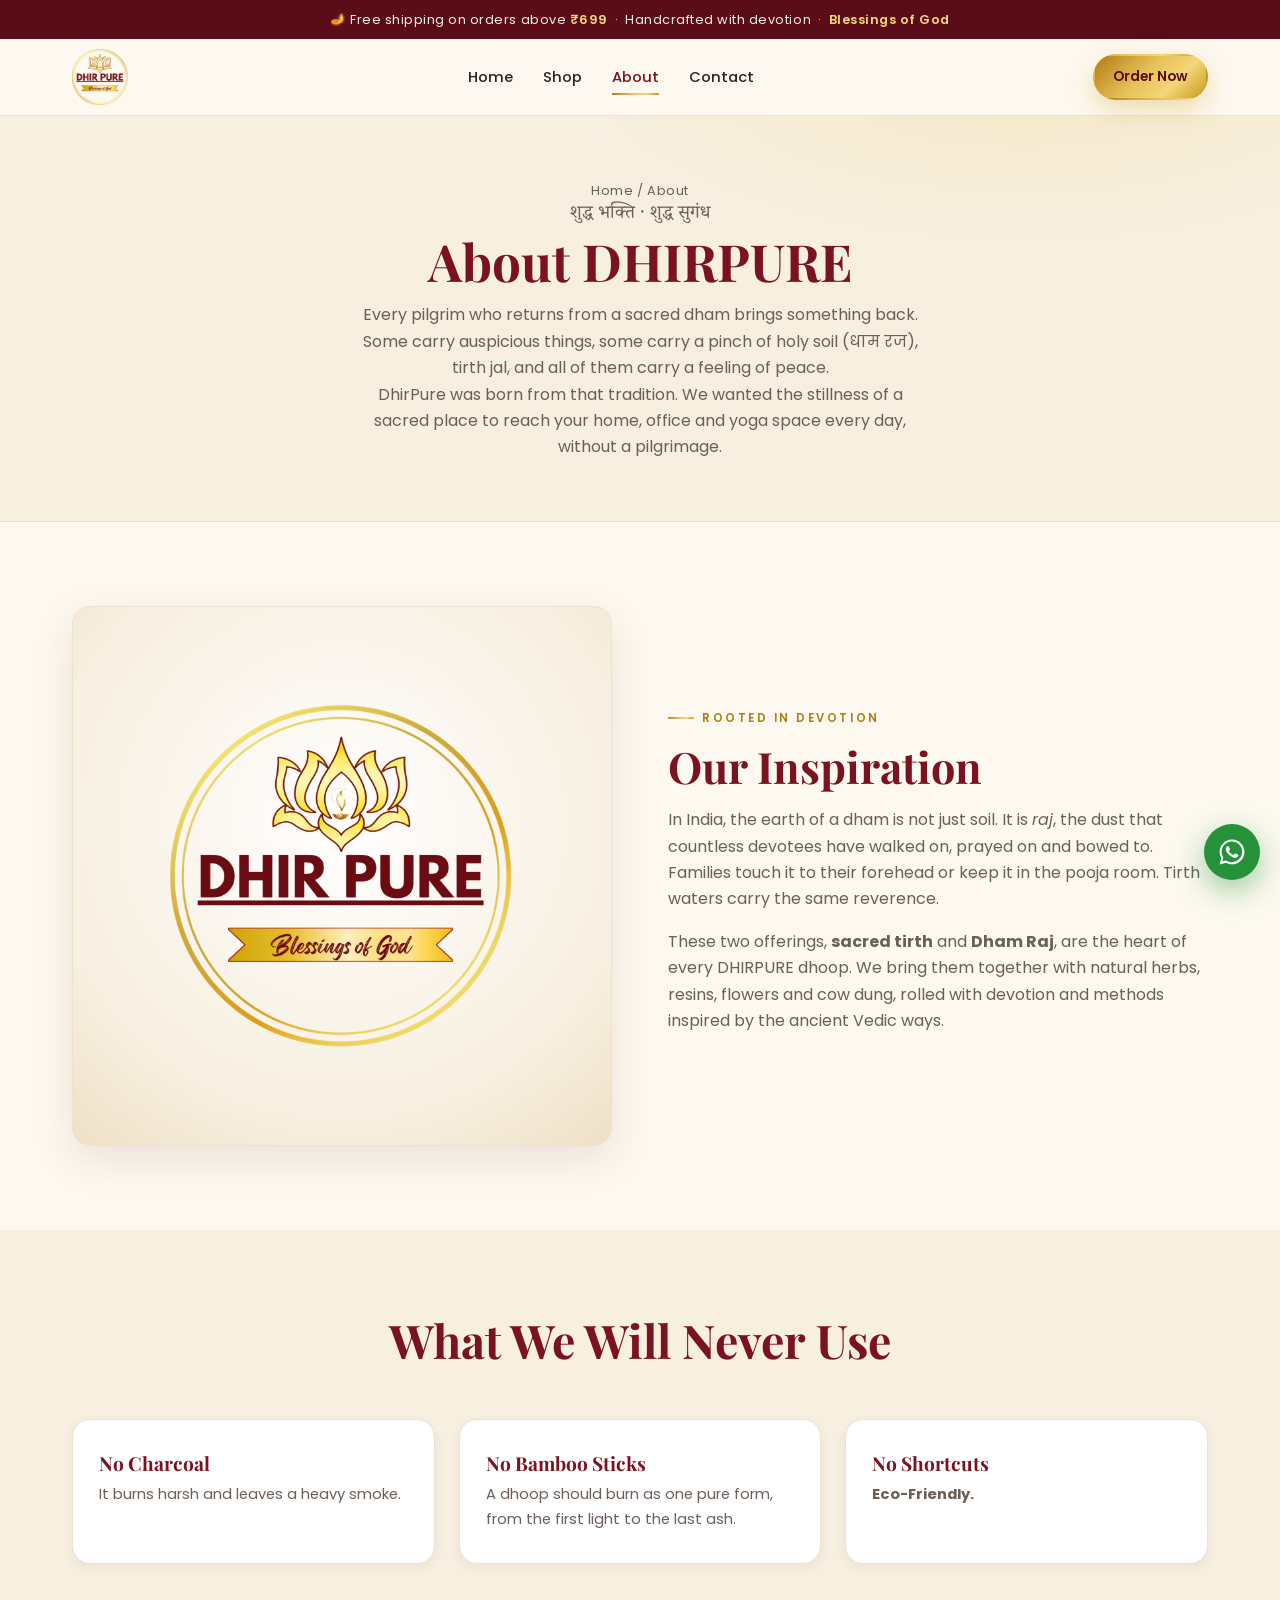
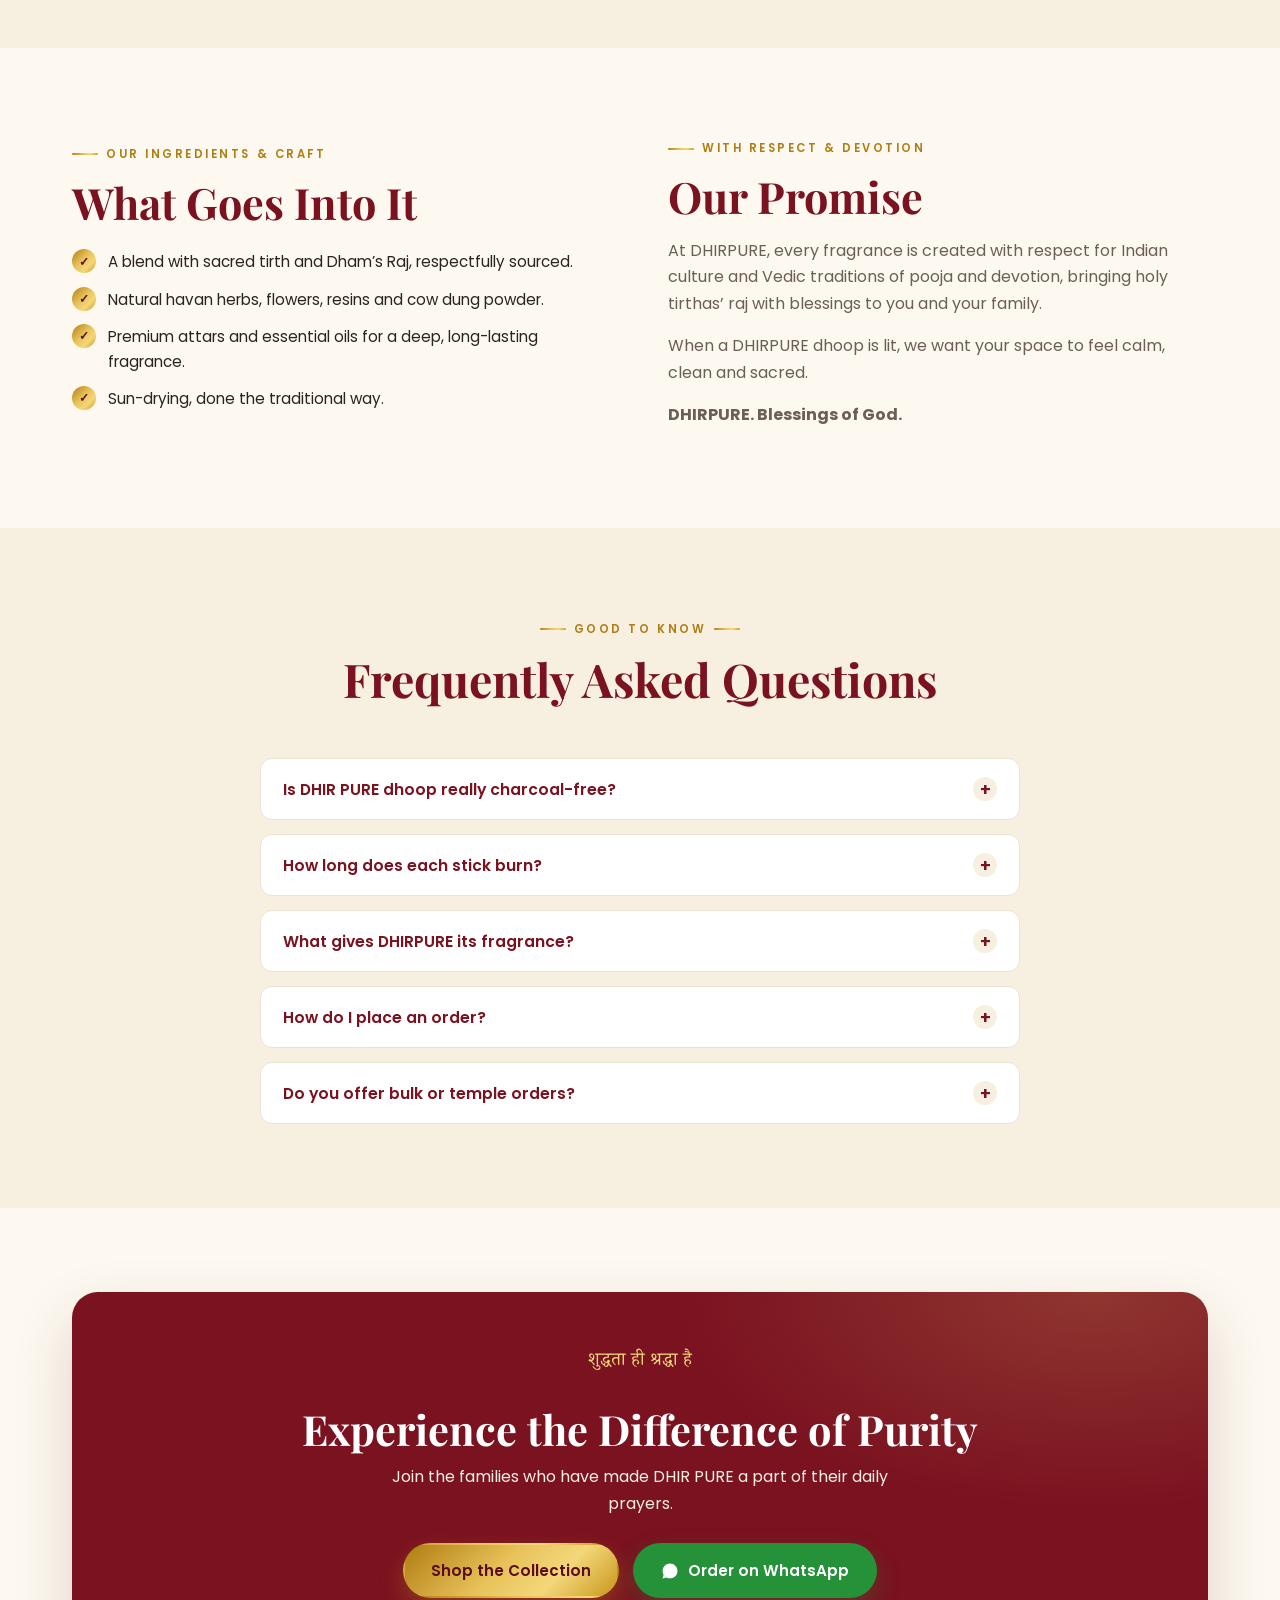
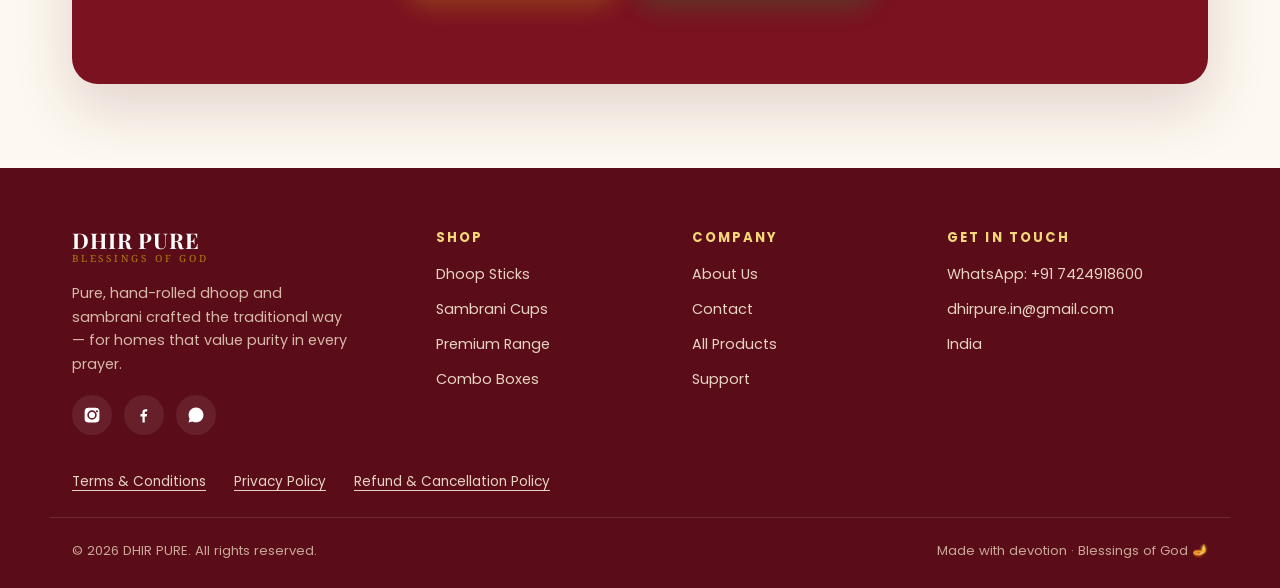
==== about.html @ 0126c482 "Update About page with DHIRPURE origin and ingredient story" ====
<!DOCTYPE html>
<html lang="en">
<head>
  <meta charset="UTF-8" />
  <meta name="viewport" content="width=device-width, initial-scale=1.0" />
  <title>About — DHIR PURE | Pure Handcrafted Dhoop</title>
  <meta name="description" content="Discover DHIRPURE: dhoop inspired by sacred tirth and Dham Raj, crafted with natural ingredients and devotion to Indian culture and Vedic traditions." />
  <link rel="icon" href="assets/logo.png" />
  <link rel="preconnect" href="https://fonts.googleapis.com" />
  <link rel="preconnect" href="https://fonts.gstatic.com" crossorigin />
  <link href="https://fonts.googleapis.com/css2?family=Playfair+Display:wght@500;600;700&family=Poppins:wght@300;400;500;600&family=Noto+Serif+Devanagari:wght@500;600&display=swap" rel="stylesheet" />
  <link rel="stylesheet" href="styles.css" />
</head>
<body>

  <div class="topbar">🪔 Free shipping on orders above <strong>₹699</strong> &nbsp;·&nbsp; Handcrafted with devotion &nbsp;·&nbsp; <strong>Blessings of God</strong></div>

  <header class="header">
    <div class="container nav">
      <a class="brand" href="index.html" aria-label="DHIR PURE home">
        <img class="brand-logo" src="assets/logo.png" alt="DHIR PURE — Blessings of God" />
      </a>
      <nav class="nav-links" aria-label="Primary">
        <a href="index.html">Home</a>
        <a href="shop.html">Shop</a>
        <a href="about.html" class="active">About</a>
        <a href="contact.html">Contact</a>
      </nav>
      <div class="nav-cta">
        <a class="btn btn-gold btn-sm btn-text" data-wa="Namaste DHIR PURE 🙏, I'd like to place an order.">Order Now</a>
        <button class="nav-toggle" aria-label="Menu"><span></span><span></span><span></span></button>
      </div>
    </div>
  </header>

  <main>
  <section class="page-hero">
    <div class="container">
      <p class="crumbs"><a href="index.html">Home</a> / About</p>
      <p class="hero-sanskrit deva">शुद्ध भक्ति · शुद्ध सुगंध</p>
      <h1>About DHIRPURE</h1>
      <p>Every pilgrim who returns from a sacred dham brings something back. Some carry auspicious things, some carry a pinch of holy soil (<span lang="hi">धाम रज</span>), tirth jal, and all of them carry a feeling of peace.</p>
      <p>DhirPure was born from that tradition. We wanted the stillness of a sacred place to reach your home, office and yoga space every day, without a pilgrimage.</p>
    </div>
  </section>

  <section class="section">
    <div class="container split">
      <div class="split-art reveal">
        <img src="assets/logo.png" alt="DHIRPURE — Blessings of God" />
      </div>
      <div class="split-copy reveal">
        <span class="eyebrow">Rooted in Devotion</span>
        <h2>Our Inspiration</h2>
        <p>In India, the earth of a dham is not just soil. It is <em>raj</em>, the dust that countless devotees have walked on, prayed on and bowed to. Families touch it to their forehead or keep it in the pooja room. Tirth waters carry the same reverence.</p>
        <p>These two offerings, <strong>sacred tirth</strong> and <strong>Dham Raj</strong>, are the heart of every DHIRPURE dhoop. We bring them together with natural herbs, resins, flowers and cow dung, rolled with devotion and methods inspired by the ancient Vedic ways.</p>
      </div>
    </div>
  </section>

  <section class="section" style="background:var(--cream-2)">
    <div class="container">
      <div class="section-head reveal">
        <h2>What We Will Never Use</h2>
      </div>
      <div class="values-grid">
        <div class="value-card reveal">
          <h3>No Charcoal</h3>
          <p>It burns harsh and leaves a heavy smoke.</p>
        </div>
        <div class="value-card reveal">
          <h3>No Bamboo Sticks</h3>
          <p>A dhoop should burn as one pure form, from the first light to the last ash.</p>
        </div>
        <div class="value-card reveal">
          <h3>No Shortcuts</h3>
          <p><strong>Eco-Friendly.</strong></p>
        </div>
      </div>
    </div>
  </section>

  <section class="section">
    <div class="container split">
      <div class="split-copy reveal">
        <span class="eyebrow">Our Ingredients &amp; Craft</span>
        <h2>What Goes Into It</h2>
        <ul class="tick-list">
          <li><span class="tk" aria-hidden="true">✓</span><span>A blend with sacred tirth and Dham’s Raj, respectfully sourced.</span></li>
          <li><span class="tk" aria-hidden="true">✓</span><span>Natural havan herbs, flowers, resins and cow dung powder.</span></li>
          <li><span class="tk" aria-hidden="true">✓</span><span>Premium attars and essential oils for a deep, long-lasting fragrance.</span></li>
          <li><span class="tk" aria-hidden="true">✓</span><span>Sun-drying, done the traditional way.</span></li>
        </ul>
      </div>
      <div class="split-copy reveal">
        <span class="eyebrow">With Respect &amp; Devotion</span>
        <h2>Our Promise</h2>
        <p>At DHIRPURE, every fragrance is created with respect for Indian culture and Vedic traditions of pooja and devotion, bringing holy tirthas’ raj with blessings to you and your family.</p>
        <p>When a DHIRPURE dhoop is lit, we want your space to feel calm, clean and sacred.</p>
        <p><strong>DHIRPURE. Blessings of God.</strong></p>
      </div>
    </div>
  </section>

  <!-- FAQ -->
  <section class="section" style="background:var(--cream-2)">
    <div class="container">
      <div class="section-head reveal">
        <span class="eyebrow center" style="display:inline-flex">Good to Know</span>
        <h2>Frequently Asked Questions</h2>
      </div>
      <div class="faq">
        <div class="faq-item">
          <button class="faq-q">Is DHIR PURE dhoop really charcoal-free? <span class="pm">+</span></button>
          <div class="faq-a"><p>Yes. Our dhoop contains no charcoal or bamboo sticks. We blend sacred tirth and Dham Raj with natural havan herbs, flowers, resins, cow dung powder, premium attars and essential oils.</p></div>
        </div>
        <div class="faq-item">
          <button class="faq-q">How long does each stick burn? <span class="pm">+</span></button>
          <div class="faq-a"><p>Our hand-rolled sticks burn slowly and evenly, typically lasting 30–45 minutes while filling the room with a lingering fragrance.</p></div>
        </div>
        <div class="faq-item">
          <button class="faq-q">What gives DHIRPURE its fragrance? <span class="pm">+</span></button>
          <div class="faq-a"><p>We use premium attars and essential oils for a deep, long-lasting fragrance, alongside natural havan herbs, flowers and resins.</p></div>
        </div>
        <div class="faq-item">
          <button class="faq-q">How do I place an order? <span class="pm">+</span></button>
          <div class="faq-a"><p>The quickest way is WhatsApp — tap any "Order on WhatsApp" button and we'll confirm your order and delivery details personally.</p></div>
        </div>
        <div class="faq-item">
          <button class="faq-q">Do you offer bulk or temple orders? <span class="pm">+</span></button>
          <div class="faq-a"><p>Yes, we supply in bulk for homes, temples and gifting. Message us on WhatsApp for special pricing.</p></div>
        </div>
      </div>
    </div>
  </section>

  <!-- CTA -->
  <section class="section">
    <div class="container">
      <div class="cta-band reveal">
        <p class="hero-sanskrit" style="color:var(--gold-light)">शुद्धता ही श्रद्धा है</p>
        <h2>Experience the Difference of Purity</h2>
        <p>Join the families who have made DHIR PURE a part of their daily prayers.</p>
        <div class="hero-actions">
          <a class="btn btn-gold" href="shop.html">Shop the Collection</a>
          <a class="btn btn-wa" data-wa="Namaste DHIR PURE 🙏, I'd like to place an order.">
            <svg class="wa-ico" viewBox="0 0 24 24"><path d="M12.04 2C6.58 2 2.13 6.45 2.13 11.91c0 1.75.46 3.45 1.32 4.95L2 22l5.25-1.38c1.45.79 3.08 1.21 4.79 1.21 5.46 0 9.91-4.45 9.91-9.91C21.95 6.45 17.5 2 12.04 2z"/></svg>
            Order on WhatsApp
          </a>
        </div>
      </div>
    </div>
  </section>

  </main>

  <footer class="footer">
    <div class="container footer-grid">
      <div class="footer-about">
        <div class="brand"><span class="brand-text"><b>DHIR PURE</b><span>Blessings of God</span></span></div>
        <p>Pure, hand-rolled dhoop and sambrani crafted the traditional way — for homes that value purity in every prayer.</p>
        <div class="socials">
          <a href="#" aria-label="Instagram"><svg viewBox="0 0 24 24"><path d="M12 2.2c3.2 0 3.6 0 4.9.07 1.2.06 1.8.25 2.2.42.6.2 1 .5 1.4.9.4.4.7.8.9 1.4.17.4.36 1 .42 2.2.06 1.3.07 1.7.07 4.9s0 3.6-.07 4.9c-.06 1.2-.25 1.8-.42 2.2-.2.6-.5 1-.9 1.4-.4.4-.8.7-1.4.9-.4.17-1 .36-2.2.42-1.3.06-1.7.07-4.9.07s-3.6 0-4.9-.07c-1.2-.06-1.8-.25-2.2-.42-.6-.2-1-.5-1.4-.9-.4-.4-.7-.8-.9-1.4-.17-.4-.36-1-.42-2.2C2.2 15.6 2.2 15.2 2.2 12s0-3.6.07-4.9c.06-1.2.25-1.8.42-2.2.2-.6.5-1 .9-1.4.4-.4.8-.7 1.4-.9.4-.17 1-.36 2.2-.42C8.4 2.2 8.8 2.2 12 2.2zm0 3.5a6.3 6.3 0 1 0 0 12.6 6.3 6.3 0 0 0 0-12.6zm0 10.4a4.1 4.1 0 1 1 0-8.2 4.1 4.1 0 0 1 0 8.2zm6.5-10.6a1.5 1.5 0 1 0 0 3 1.5 1.5 0 0 0 0-3z"/></svg></a>
          <a href="#" aria-label="Facebook"><svg viewBox="0 0 24 24"><path d="M13 22v-8h2.7l.4-3.2H13V8.7c0-.9.3-1.5 1.6-1.5h1.7V4.3c-.3 0-1.3-.1-2.4-.1-2.4 0-4 1.5-4 4.1v2.3H7.3V14H10v8h3z"/></svg></a>
          <a data-wa="Namaste DHIR PURE 🙏" aria-label="WhatsApp"><svg viewBox="0 0 24 24"><path d="M12.04 2C6.58 2 2.13 6.45 2.13 11.91c0 1.75.46 3.45 1.32 4.95L2 22l5.25-1.38c1.45.79 3.08 1.21 4.79 1.21 5.46 0 9.91-4.45 9.91-9.91C21.95 6.45 17.5 2 12.04 2z"/></svg></a>
        </div>
      </div>
      <div>
        <h4>Shop</h4>
        <div class="footer-links">
          <a href="shop.html">Dhoop Sticks</a>
          <a href="shop.html">Sambrani Cups</a>
          <a href="shop.html">Premium Range</a>
          <a href="shop.html">Combo Boxes</a>
        </div>
      </div>
      <div>
        <h4>Company</h4>
        <div class="footer-links">
          <a href="about.html">About Us</a>
          <a href="contact.html">Contact</a>
          <a href="shop.html">All Products</a>
          <a data-wa="Namaste DHIR PURE 🙏, I have a question.">Support</a>
        </div>
      </div>
      <div>
        <h4>Get in Touch</h4>
        <div class="footer-links">
          <a data-wa="Namaste DHIR PURE 🙏">WhatsApp: +91 7424918600</a>
          <a href="mailto:dhirpure.in@gmail.com">dhirpure.in@gmail.com</a>
          <a href="contact.html">India</a>
        </div>
      </div>
    </div>
    <nav class="container footer-policies" aria-label="Policies">
      <a href="terms-and-conditions.html">Terms &amp; Conditions</a>
      <a href="privacy-policy.html">Privacy Policy</a>
      <a href="refund-and-cancellation-policy.html">Refund &amp; Cancellation Policy</a>
    </nav>
    <div class="container footer-bottom">
      <span>© <span id="year">2026</span> DHIR PURE. All rights reserved.</span>
      <span>Made with devotion · Blessings of God 🪔</span>
    </div>
  </footer>

  <a class="wa-float" data-wa="Namaste DHIR PURE 🙏, I'd like to place an order." aria-label="Chat on WhatsApp">
    <svg viewBox="0 0 24 24"><path d="M12.04 2C6.58 2 2.13 6.45 2.13 11.91c0 1.75.46 3.45 1.32 4.95L2 22l5.25-1.38c1.45.79 3.08 1.21 4.79 1.21 5.46 0 9.91-4.45 9.91-9.91C21.95 6.45 17.5 2 12.04 2zm0 18.13c-1.52 0-3.01-.41-4.3-1.18l-.31-.18-3.12.82.83-3.04-.2-.31a8.2 8.2 0 0 1-1.26-4.36c0-4.54 3.7-8.23 8.25-8.23 2.2 0 4.27.86 5.82 2.42a8.18 8.18 0 0 1 2.41 5.82c0 4.54-3.7 8.24-8.24 8.24zm4.52-6.16c-.25-.12-1.47-.72-1.69-.81-.23-.08-.39-.12-.56.12-.16.25-.64.81-.78.97-.14.17-.29.19-.54.06-.25-.12-1.05-.39-1.99-1.23-.74-.66-1.23-1.47-1.38-1.72-.14-.25-.02-.38.11-.5.11-.11.25-.29.37-.43.12-.14.16-.25.25-.41.08-.17.04-.31-.02-.43-.06-.12-.56-1.34-.76-1.84-.2-.48-.41-.42-.56-.43h-.48c-.17 0-.43.06-.66.31-.23.25-.86.85-.86 2.07 0 1.22.89 2.4 1.01 2.57.12.17 1.75 2.67 4.23 3.74.59.26 1.05.41 1.41.52.59.19 1.13.16 1.56.1.48-.07 1.47-.6 1.68-1.18.21-.58.21-1.07.14-1.18-.06-.1-.22-.16-.47-.28z"/></svg>
  </a>

  <script src="script.js"></script>
</body>
</html>
---- styles.css ----
/* =========================================================
   DHIR PURE — Blessings of God
   Brand palette: Maroon · White/Cream · Golden
   ========================================================= */

:root {
  /* Brand colors */
  --maroon: #7a1220;
  --maroon-dark: #5a0d18;
  --maroon-soft: #9a3340;
  --gold: #c9971c;
  --gold-light: #f3d77a;
  --gold-deep: #b07d12;

  /* Neutrals */
  --cream: #fdf9f0;
  --cream-2: #f7efe0;
  --white: #ffffff;
  --ink: #2b2320;
  --ink-soft: #6b5f57;
  --line: #ece2d2;

  /* Effects */
  --gold-gradient: linear-gradient(135deg, #b07d12 0%, #e8c25a 45%, #f3d77a 70%, #c9971c 100%);
  --shadow-sm: 0 4px 14px rgba(90, 13, 24, 0.06);
  --shadow-md: 0 14px 40px rgba(90, 13, 24, 0.10);
  --shadow-lg: 0 24px 60px rgba(90, 13, 24, 0.16);
  --radius: 18px;
  --radius-sm: 12px;

  --maxw: 1180px;
  --font-head: "Playfair Display", Georgia, serif;
  --font-body: "Poppins", "Segoe UI", sans-serif;
  --font-deva: "Noto Serif Devanagari", serif;
}

/* ---------- Reset ---------- */
*, *::before, *::after { box-sizing: border-box; margin: 0; padding: 0; }
html { scroll-behavior: smooth; -webkit-text-size-adjust: 100%; }
body {
  font-family: var(--font-body);
  color: var(--ink);
  background: var(--cream);
  line-height: 1.65;
  font-size: 16px;
  overflow-x: hidden;
}
img { max-width: 100%; display: block; }
a { color: inherit; text-decoration: none; }
ul { list-style: none; }
h1, h2, h3, h4 { font-family: var(--font-head); color: var(--maroon); line-height: 1.15; font-weight: 700; }

.container { width: 100%; max-width: var(--maxw); margin: 0 auto; padding: 0 22px; }

/* ---------- Reusable ---------- */
.eyebrow {
  display: inline-flex; align-items: center; gap: 8px;
  font-family: var(--font-body);
  font-size: 0.72rem; letter-spacing: 0.22em; text-transform: uppercase;
  color: var(--gold-deep); font-weight: 600; margin-bottom: 14px;
}
.eyebrow::before, .eyebrow.center::after {
  content: ""; width: 26px; height: 2px; background: var(--gold-gradient); border-radius: 2px;
}
.section { padding: 84px 0; }
.section-head { max-width: 640px; margin: 0 auto 52px; text-align: center; }
.section-head h2 { font-size: clamp(1.9rem, 4vw, 2.9rem); margin-bottom: 14px; }
.section-head p { color: var(--ink-soft); font-size: 1.02rem; }
.deva { font-family: var(--font-deva); color: var(--maroon-soft); }

.btn {
  display: inline-flex; align-items: center; justify-content: center; gap: 9px;
  font-family: var(--font-body); font-weight: 600; font-size: 0.95rem;
  padding: 13px 26px; border-radius: 50px; cursor: pointer; border: 2px solid transparent;
  transition: transform .25s ease, box-shadow .25s ease, background .25s ease, color .25s ease;
  white-space: nowrap;
}
.btn:active { transform: translateY(1px); }
.btn-primary { background: var(--maroon); color: #fff; box-shadow: 0 10px 24px rgba(122,18,32,.28); }
.btn-primary:hover { background: var(--maroon-dark); transform: translateY(-2px); box-shadow: 0 16px 34px rgba(122,18,32,.34); }
.btn-gold { background: var(--gold-gradient); color: var(--maroon-dark); box-shadow: 0 10px 24px rgba(201,151,28,.30); }
.btn-gold:hover { transform: translateY(-2px); box-shadow: 0 16px 34px rgba(201,151,28,.40); }
.btn-outline { background: transparent; color: var(--maroon); border-color: var(--maroon); }
.btn-outline:hover { background: var(--maroon); color: #fff; transform: translateY(-2px); }
.btn-wa { background: #25923a; color: #fff; box-shadow: 0 10px 24px rgba(37,146,58,.28); }
.btn-wa:hover { background: #1f7d31; transform: translateY(-2px); }
.btn-sm { padding: 10px 18px; font-size: .86rem; }

/* WhatsApp glyph */
.wa-ico { width: 18px; height: 18px; fill: currentColor; flex: none; }

/* ---------- Announcement bar ---------- */
.topbar {
  background: var(--maroon-dark); color: var(--cream-2);
  font-size: 0.8rem; letter-spacing: .04em; text-align: center; padding: 9px 16px;
}
.topbar strong { color: var(--gold-light); font-weight: 600; }

/* ---------- Header ---------- */
.header {
  position: sticky; top: 0; z-index: 50;
  background: rgba(253, 249, 240, 0.86); backdrop-filter: blur(12px);
  border-bottom: 1px solid var(--line);
}
.nav { display: flex; align-items: center; justify-content: space-between; height: 76px; gap: 18px; }
.brand { display: flex; align-items: center; gap: 12px; }
.brand-logo { height: 56px; width: auto; }
.brand-text { display: flex; flex-direction: column; line-height: 1; }
.brand-text b { font-family: var(--font-head); font-size: 1.35rem; letter-spacing: .04em; color: var(--maroon); }
.brand-text span { font-family: var(--font-deva); font-size: .62rem; letter-spacing: .28em; text-transform: uppercase; color: var(--gold-deep); margin-top: 4px; }

.nav-links { display: flex; align-items: center; gap: 30px; }
.nav-links a {
  font-size: 0.92rem; font-weight: 500; color: var(--ink); position: relative; padding: 4px 0;
}
.nav-links a::after {
  content: ""; position: absolute; left: 0; bottom: -2px; width: 0; height: 2px;
  background: var(--gold-gradient); transition: width .28s ease;
}
.nav-links a:hover, .nav-links a.active { color: var(--maroon); }
.nav-links a:hover::after, .nav-links a.active::after { width: 100%; }

.nav-cta { display: flex; align-items: center; gap: 12px; }
.nav-toggle { display: none; background: none; border: none; cursor: pointer; padding: 6px; }
.nav-toggle span { display: block; width: 24px; height: 2px; background: var(--maroon); margin: 5px 0; transition: .3s; border-radius: 2px; }
.nav-toggle.open span:nth-child(1) { transform: translateY(7px) rotate(45deg); }
.nav-toggle.open span:nth-child(2) { opacity: 0; }
.nav-toggle.open span:nth-child(3) { transform: translateY(-7px) rotate(-45deg); }

/* ---------- Hero ---------- */
.hero {
  position: relative; overflow: hidden;
  background:
    radial-gradient(1100px 520px at 85% -10%, rgba(243,215,122,.30), transparent 60%),
    radial-gradient(900px 500px at -5% 110%, rgba(122,18,32,.08), transparent 55%),
    var(--cream);
}
.hero-grid {
  display: grid; grid-template-columns: 1.05fr 0.95fr; gap: 50px; align-items: center;
  padding: 70px 0 80px;
}
.hero-copy h1 { font-size: clamp(2.4rem, 5.4vw, 4rem); margin-bottom: 18px; }
.hero-copy h1 .gold { background: var(--gold-gradient); -webkit-background-clip: text; background-clip: text; color: transparent; }
.hero-sanskrit { font-family: var(--font-deva); font-size: 1.15rem; color: var(--maroon-soft); margin-bottom: 8px; }
.hero-copy p.lead { font-size: 1.08rem; color: var(--ink-soft); max-width: 520px; margin: 8px 0 30px; }
.hero-actions { display: flex; flex-wrap: wrap; gap: 14px; margin-bottom: 30px; }
.hero-stats { display: flex; gap: 34px; flex-wrap: wrap; }
.hero-stats .stat b { font-family: var(--font-head); font-size: 1.7rem; color: var(--maroon); display: block; }
.hero-stats .stat span { font-size: .8rem; color: var(--ink-soft); letter-spacing: .04em; }

.hero-art { position: relative; display: grid; place-items: center; }
.hero-medallion {
  position: relative; width: min(420px, 100%); aspect-ratio: 1; border-radius: 50%;
  background: radial-gradient(circle at 50% 38%, #fff 0%, var(--cream-2) 70%, #f0e3c9 100%);
  box-shadow: var(--shadow-lg), inset 0 0 0 2px rgba(201,151,28,.35);
  display: grid; place-items: center;
  animation: floaty 6s ease-in-out infinite;
}
.hero-medallion::before {
  content: ""; position: absolute; inset: 14px; border-radius: 50%;
  border: 2px dashed rgba(201,151,28,.45);
}
.hero-medallion img { width: 78%; height: auto; }
@keyframes floaty { 0%,100% { transform: translateY(0); } 50% { transform: translateY(-14px); } }

.hero-badge {
  position: absolute; background: #fff; box-shadow: var(--shadow-md); border-radius: 14px;
  padding: 12px 16px; display: flex; align-items: center; gap: 10px; font-size: .82rem; font-weight: 600; color: var(--maroon);
}
.hero-badge .dot { width: 30px; height: 30px; border-radius: 9px; background: var(--gold-gradient); display: grid; place-items: center; font-size: 1rem; }
.hero-badge.b1 { top: 8%; left: -6%; animation: floaty 5s ease-in-out infinite; }
.hero-badge.b2 { bottom: 10%; right: -4%; animation: floaty 7s ease-in-out infinite; }

/* ---------- Marquee / trust strip ---------- */
.trust { background: var(--maroon); color: var(--cream-2); }
.trust .container { display: flex; flex-wrap: wrap; justify-content: center; gap: 14px 44px; padding: 22px; }
.trust .item { display: flex; align-items: center; gap: 10px; font-size: .9rem; font-weight: 500; }
.trust .item svg { width: 20px; height: 20px; fill: var(--gold-light); }

/* ---------- Product cards ---------- */
.product-grid { display: grid; grid-template-columns: repeat(4, 1fr); gap: 26px; }
.card {
  background: #fff; border-radius: var(--radius); overflow: hidden; box-shadow: var(--shadow-sm);
  border: 1px solid var(--line); transition: transform .3s ease, box-shadow .3s ease; display: flex; flex-direction: column;
}
.card:hover { transform: translateY(-7px); box-shadow: var(--shadow-md); }
.card-media {
  position: relative; aspect-ratio: 4/3.4; display: grid; place-items: center; overflow: hidden;
}
.card-media .motif { width: 60%; opacity: .9; }
.card-tag {
  position: absolute; top: 12px; left: 12px; background: var(--maroon); color: #fff;
  font-size: .66rem; letter-spacing: .12em; text-transform: uppercase; font-weight: 600;
  padding: 5px 11px; border-radius: 50px;
}
.card-tag.gold { background: var(--gold-gradient); color: var(--maroon-dark); }
.card-body { padding: 18px 18px 20px; display: flex; flex-direction: column; gap: 6px; flex: 1; }
.card-body .fragrance { font-size: .72rem; letter-spacing: .14em; text-transform: uppercase; color: var(--gold-deep); font-weight: 600; }
.card-body h3 { font-size: 1.12rem; color: var(--maroon); }
.card-body .desc { font-size: .85rem; color: var(--ink-soft); min-height: 38px; }
.card-meta { display: flex; align-items: center; justify-content: space-between; margin-top: 6px; }
.price { font-family: var(--font-head); font-size: 1.25rem; color: var(--maroon); font-weight: 700; }
.price small { font-size: .8rem; color: var(--ink-soft); text-decoration: line-through; font-weight: 400; margin-left: 6px; }
.stars { color: var(--gold); font-size: .8rem; letter-spacing: 1px; }
.card .btn { width: 100%; margin-top: 14px; }

/* ---------- Filters (shop) ---------- */
.filters { display: flex; flex-wrap: wrap; gap: 10px; justify-content: center; margin-bottom: 40px; }
.filter-btn {
  font-family: var(--font-body); font-weight: 500; font-size: .85rem; padding: 9px 18px;
  border-radius: 50px; border: 1.5px solid var(--line); background: #fff; color: var(--ink-soft); cursor: pointer; transition: .25s;
}
.filter-btn:hover { border-color: var(--gold); color: var(--maroon); }
.filter-btn.active { background: var(--maroon); border-color: var(--maroon); color: #fff; }

/* ---------- Values / Why us ---------- */
.values-grid { display: grid; grid-template-columns: repeat(3, 1fr); gap: 24px; }
.value-card {
  background: #fff; border: 1px solid var(--line); border-radius: var(--radius); padding: 32px 26px;
  box-shadow: var(--shadow-sm); transition: transform .3s ease;
}
.value-card:hover { transform: translateY(-6px); box-shadow: var(--shadow-md); }
.value-ico {
  width: 58px; height: 58px; border-radius: 16px; background: var(--cream-2);
  display: grid; place-items: center; margin-bottom: 18px; border: 1px solid var(--line);
}
.value-ico svg { width: 28px; height: 28px; fill: none; stroke: var(--maroon); stroke-width: 1.7; }
.value-card h3 { font-size: 1.2rem; margin-bottom: 8px; }
.value-card p { font-size: .92rem; color: var(--ink-soft); }

/* ---------- Split / story ---------- */
.split { display: grid; grid-template-columns: 1fr 1fr; gap: 56px; align-items: center; }
.split-art {
  border-radius: var(--radius); aspect-ratio: 1/1; background:
    radial-gradient(circle at 50% 40%, #fff, var(--cream-2) 70%, #efe1c6);
  box-shadow: var(--shadow-md); display: grid; place-items: center; border: 1px solid var(--line);
}
.split-art img { width: 64%; }
.split-copy h2 { font-size: clamp(1.8rem, 4vw, 2.7rem); margin-bottom: 16px; }
.split-copy p { color: var(--ink-soft); margin-bottom: 16px; }
.tick-list { display: grid; gap: 12px; margin: 22px 0 28px; }
.tick-list li { display: flex; gap: 12px; align-items: flex-start; font-size: .95rem; }
.tick-list .tk { flex: none; width: 24px; height: 24px; border-radius: 50%; background: var(--gold-gradient); color: var(--maroon-dark); display: grid; place-items: center; font-size: .75rem; font-weight: 700; }

/* ---------- Steps / process ---------- */
.steps { display: grid; grid-template-columns: repeat(4, 1fr); gap: 22px; }
.step { text-align: center; position: relative; padding: 10px; }
.step .num {
  width: 56px; height: 56px; margin: 0 auto 16px; border-radius: 50%; display: grid; place-items: center;
  font-family: var(--font-head); font-size: 1.3rem; color: #fff; background: var(--maroon);
  box-shadow: 0 8px 20px rgba(122,18,32,.25);
}
.step h3 { font-size: 1.05rem; margin-bottom: 6px; }
.step p { font-size: .86rem; color: var(--ink-soft); }

/* ---------- Testimonials ---------- */
.testi-grid { display: grid; grid-template-columns: repeat(3, 1fr); gap: 24px; }
.testi {
  background: #fff; border: 1px solid var(--line); border-radius: var(--radius); padding: 28px 26px; box-shadow: var(--shadow-sm);
}
.testi .stars { font-size: 1rem; margin-bottom: 12px; }
.testi p { font-size: .95rem; color: var(--ink); font-style: italic; margin-bottom: 18px; }
.testi .who { display: flex; align-items: center; gap: 12px; }
.testi .av { width: 42px; height: 42px; border-radius: 50%; background: var(--gold-gradient); color: var(--maroon-dark); display: grid; place-items: center; font-weight: 700; font-family: var(--font-head); }
.testi .who b { font-size: .92rem; color: var(--maroon); display: block; }
.testi .who span { font-size: .78rem; color: var(--ink-soft); }

/* ---------- CTA band ---------- */
.cta-band {
  background:
    radial-gradient(700px 360px at 90% 0%, rgba(243,215,122,.18), transparent 60%),
    var(--maroon);
  color: #fff; border-radius: 26px; padding: 56px 40px; text-align: center; box-shadow: var(--shadow-lg);
}
.cta-band h2 { color: #fff; font-size: clamp(1.7rem, 3.6vw, 2.6rem); margin-bottom: 12px; }
.cta-band p { color: var(--cream-2); max-width: 540px; margin: 0 auto 26px; }
.cta-band .hero-actions { justify-content: center; }

/* ---------- Page hero (inner pages) ---------- */
.page-hero {
  background:
    radial-gradient(800px 360px at 80% -20%, rgba(243,215,122,.28), transparent 60%),
    var(--cream-2);
  text-align: center; padding: 64px 0 60px; border-bottom: 1px solid var(--line);
}
.page-hero h1 { font-size: clamp(2.1rem, 5vw, 3.2rem); margin-bottom: 12px; }
.page-hero p { color: var(--ink-soft); max-width: 560px; margin: 0 auto; }
.crumbs { font-size: .8rem; color: var(--ink-soft); margin-bottom: 16px; letter-spacing: .04em; }
.crumbs a:hover { color: var(--maroon); }

/* ---------- Contact ---------- */
.contact-grid { display: grid; grid-template-columns: 1fr 1fr; gap: 44px; align-items: start; }
.contact-info { display: grid; gap: 18px; }
.info-card {
  display: flex; gap: 16px; align-items: flex-start; background: #fff; border: 1px solid var(--line);
  border-radius: var(--radius-sm); padding: 20px; box-shadow: var(--shadow-sm);
}
.info-card .ico { flex: none; width: 46px; height: 46px; border-radius: 12px; background: var(--cream-2); display: grid; place-items: center; }
.info-card .ico svg { width: 22px; height: 22px; fill: none; stroke: var(--maroon); stroke-width: 1.7; }
.info-card h4 { font-family: var(--font-head); color: var(--maroon); font-size: 1.05rem; margin-bottom: 3px; }
.info-card p, .info-card a { font-size: .9rem; color: var(--ink-soft); }
.info-card a:hover { color: var(--maroon); }

.form { background: #fff; border: 1px solid var(--line); border-radius: var(--radius); padding: 30px; box-shadow: var(--shadow-sm); }
.field { margin-bottom: 18px; }
.field label { display: block; font-size: .82rem; font-weight: 600; color: var(--maroon); margin-bottom: 7px; letter-spacing: .03em; }
.field input, .field textarea {
  width: 100%; font-family: var(--font-body); font-size: .95rem; padding: 12px 14px; border: 1.5px solid var(--line);
  border-radius: 11px; background: var(--cream); color: var(--ink); transition: border .2s;
}
.field input:focus, .field textarea:focus { outline: none; border-color: var(--gold); background: #fff; }
.field textarea { resize: vertical; min-height: 120px; }
.form .btn { width: 100%; }
.form-note { font-size: .8rem; color: var(--ink-soft); text-align: center; margin-top: 12px; }

/* ---------- FAQ ---------- */
.faq { max-width: 760px; margin: 0 auto; display: grid; gap: 14px; }
.faq-item { background: #fff; border: 1px solid var(--line); border-radius: var(--radius-sm); overflow: hidden; }
.faq-q { width: 100%; text-align: left; background: none; border: none; cursor: pointer; padding: 18px 22px; font-family: var(--font-body); font-weight: 600; font-size: .98rem; color: var(--maroon); display: flex; justify-content: space-between; align-items: center; gap: 14px; }
.faq-q .pm { flex: none; width: 24px; height: 24px; border-radius: 50%; background: var(--cream-2); display: grid; place-items: center; color: var(--maroon); font-size: 1.1rem; transition: .25s; }
.faq-item.open .faq-q .pm { background: var(--maroon); color: #fff; transform: rotate(45deg); }
.faq-a { max-height: 0; overflow: hidden; transition: max-height .3s ease; }
.faq-a p { padding: 0 22px 18px; color: var(--ink-soft); font-size: .92rem; }

/* ---------- Footer ---------- */
.footer { background: var(--maroon-dark); color: #e7d3c2; padding: 62px 0 26px; }
.footer-grid { display: grid; grid-template-columns: 1.5fr 1fr 1fr 1.2fr; gap: 38px; }
.footer .brand-text b { color: #fff; }
.footer-about p { font-size: .9rem; color: #d6b9a8; margin: 16px 0 18px; max-width: 280px; }
.footer h4 { color: var(--gold-light); font-family: var(--font-body); font-size: .82rem; letter-spacing: .16em; text-transform: uppercase; margin-bottom: 18px; }
.footer-links { display: grid; gap: 11px; }
.footer-links a { font-size: .9rem; color: #e7d3c2; transition: .2s; }
.footer-links a:hover { color: #fff; padding-left: 4px; }
.socials { display: flex; gap: 12px; margin-top: 6px; }
.socials a { width: 40px; height: 40px; border-radius: 50%; background: rgba(255,255,255,.08); display: grid; place-items: center; transition: .25s; }
.socials a:hover { background: var(--gold-gradient); }
.socials svg { width: 18px; height: 18px; fill: #fff; }
.footer-bottom { border-top: 1px solid rgba(255,255,255,.12); margin-top: 44px; padding-top: 22px; display: flex; flex-wrap: wrap; justify-content: space-between; gap: 10px; font-size: .82rem; color: #c9a797; }

/* ---------- Floating WhatsApp ---------- */
.wa-float {
  position: fixed; right: 20px; bottom: 20px; z-index: 60; width: 56px; height: 56px; border-radius: 50%;
  background: #25923a; display: grid; place-items: center; box-shadow: 0 10px 30px rgba(37,146,58,.45);
  transition: transform .25s; animation: pulse 2.4s infinite;
}
.wa-float:hover { transform: scale(1.08); }
.wa-float svg { width: 30px; height: 30px; fill: #fff; }
@keyframes pulse { 0% { box-shadow: 0 0 0 0 rgba(37,146,58,.5); } 70% { box-shadow: 0 0 0 16px rgba(37,146,58,0); } 100% { box-shadow: 0 0 0 0 rgba(37,146,58,0); } }

/* ---------- Reveal animation ---------- */
.reveal { opacity: 0; transform: translateY(26px); transition: opacity .6s ease, transform .6s ease; }
.reveal.in { opacity: 1; transform: none; }

/* ---------- Responsive ---------- */
@media (max-width: 980px) {
  .hero-grid { grid-template-columns: 1fr; gap: 36px; text-align: center; }
  .hero-actions, .hero-stats { justify-content: center; }
  .hero-copy p.lead { margin-left: auto; margin-right: auto; }
  .hero-art { order: -1; }
  .split { grid-template-columns: 1fr; gap: 32px; }
  .split-art { max-width: 420px; margin: 0 auto; order: -1; }
  .product-grid { grid-template-columns: repeat(2, 1fr); }
  .values-grid, .testi-grid, .steps { grid-template-columns: repeat(2, 1fr); }
  .contact-grid { grid-template-columns: 1fr; }
  .footer-grid { grid-template-columns: 1fr 1fr; }
}
@media (max-width: 720px) {
  .nav-links {
    position: fixed; inset: 76px 0 auto 0; flex-direction: column; gap: 0;
    background: var(--cream); border-bottom: 1px solid var(--line); padding: 8px 0;
    transform: translateY(-130%); transition: transform .35s ease; box-shadow: var(--shadow-md);
  }
  .nav-links.open { transform: translateY(0); }
  .nav-links a { width: 100%; padding: 14px 24px; }
  .nav-links a::after { display: none; }
  .nav-toggle { display: block; }
  .nav-cta .btn-text { display: none; }
  .section { padding: 60px 0; }
}
@media (max-width: 540px) {
  .product-grid, .values-grid, .testi-grid, .steps, .footer-grid { grid-template-columns: 1fr; }
  .cta-band { padding: 40px 22px; }
  .hero-badge { display: none; }
}

/* Customer policies */
.policy-content { max-width: 860px; }
.policy-content p { margin: 0 0 28px; line-height: 1.9; overflow-wrap: anywhere; }
.policy-content p:last-child { margin-bottom: 0; }
.policy-content a { color: var(--maroon); text-decoration: underline; text-underline-offset: 3px; }
.footer-policies { display: flex; flex-wrap: wrap; gap: 14px 28px; margin-top: 36px; }
.footer-policies a { color: #e7d3c2; font-size: .85rem; text-decoration: underline; text-underline-offset: 4px; }
.footer-policies a:hover { color: #fff; }
.footer-policies + .footer-bottom { margin-top: 24px; }
/* Reference-inspired policy pages: quiet reading surface and numbered sections. */
.policy-page { background: #fff; color: #303039; }
.policy-main { background: linear-gradient(160deg, #f0f3eb 0%, #f2eee3 100%); padding: 42px 24px 54px; }
.policy-document { max-width: 760px; margin: 0 auto; }
.policy-document h1 { font-family: var(--font-body); color: #292832; font-size: clamp(1.85rem, 4vw, 2.6rem); font-weight: 500; line-height: 1.3; text-align: center; margin: 0 0 32px; }
.policy-document h2 { font-family: var(--font-body); color: #303039; font-size: clamp(1.15rem, 2.6vw, 1.5rem); font-weight: 500; line-height: 1.4; margin: 0 0 16px; }
.policy-document p { font-size: .94rem; line-height: 1.9; color: #62625f; overflow-wrap: anywhere; margin: 0; }
.policy-document .policy-date { font-size: .85rem; margin-bottom: 18px; }
.policy-document section { margin-top: 28px; }
.policy-document strong { font-weight: 600; }
.policy-document a { text-decoration: underline; text-underline-offset: 3px; }
.policy-page .footer { background: #fff; color: #303039; padding-top: 42px; }
.policy-page .footer .brand-text b { color: var(--maroon); }
.policy-page .footer-about p,
.policy-page .footer-links a,
.policy-page .footer-policies a { color: #62625f; }
.policy-page .footer h4 { color: #303039; font-size: .88rem; text-transform: none; letter-spacing: .02em; font-weight: 600; }
.policy-page .footer-about p,
.policy-page .footer-links a { font-size: .82rem; }
.policy-page .socials a { background: var(--maroon); }
.policy-page .footer-policies { display: grid; gap: 9px; margin-top: 30px; }
.policy-page .footer-policies h4 { margin-bottom: 4px; }
.policy-page .footer-policies a { text-decoration: none; font-size: .82rem; width: fit-content; }
.policy-page .footer a:hover { color: var(--maroon); }
.policy-page .footer-bottom { border-color: #e8e5dc; color: #62625f; }
.policy-page a:focus-visible { outline: 2px solid var(--maroon); outline-offset: 4px; }
@media (max-width: 540px) {
  .policy-main { padding: 30px 24px 38px; }
  .policy-document h1 { margin-bottom: 26px; }
  .policy-document p { font-size: .88rem; line-height: 1.85; }
  .policy-document section { margin-top: 24px; }
  .policy-document h2 { margin-bottom: 12px; }
  .policy-page .footer-grid { grid-template-columns: 1fr 1fr; gap: 28px 20px; }
  .policy-page .footer-about { grid-column: 1 / -1; }
  .policy-page .footer-links a { overflow-wrap: anywhere; }
}
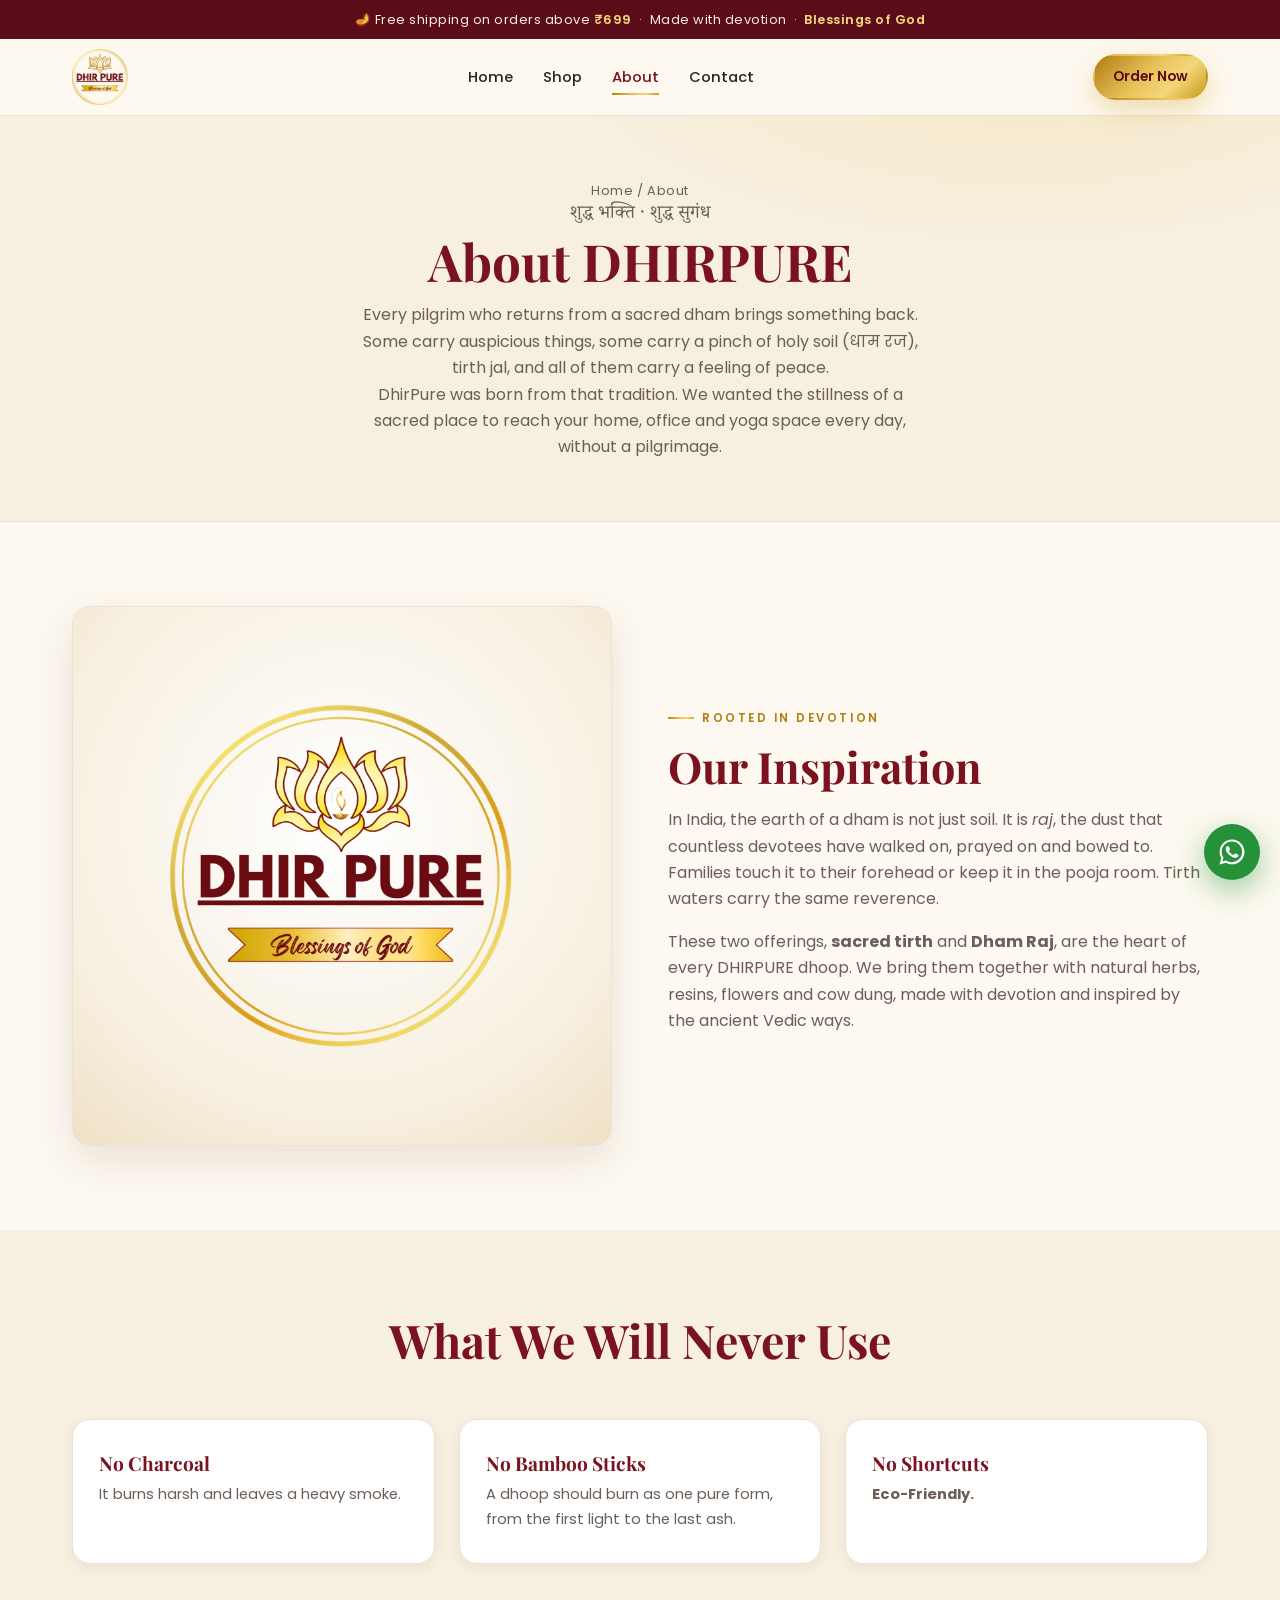
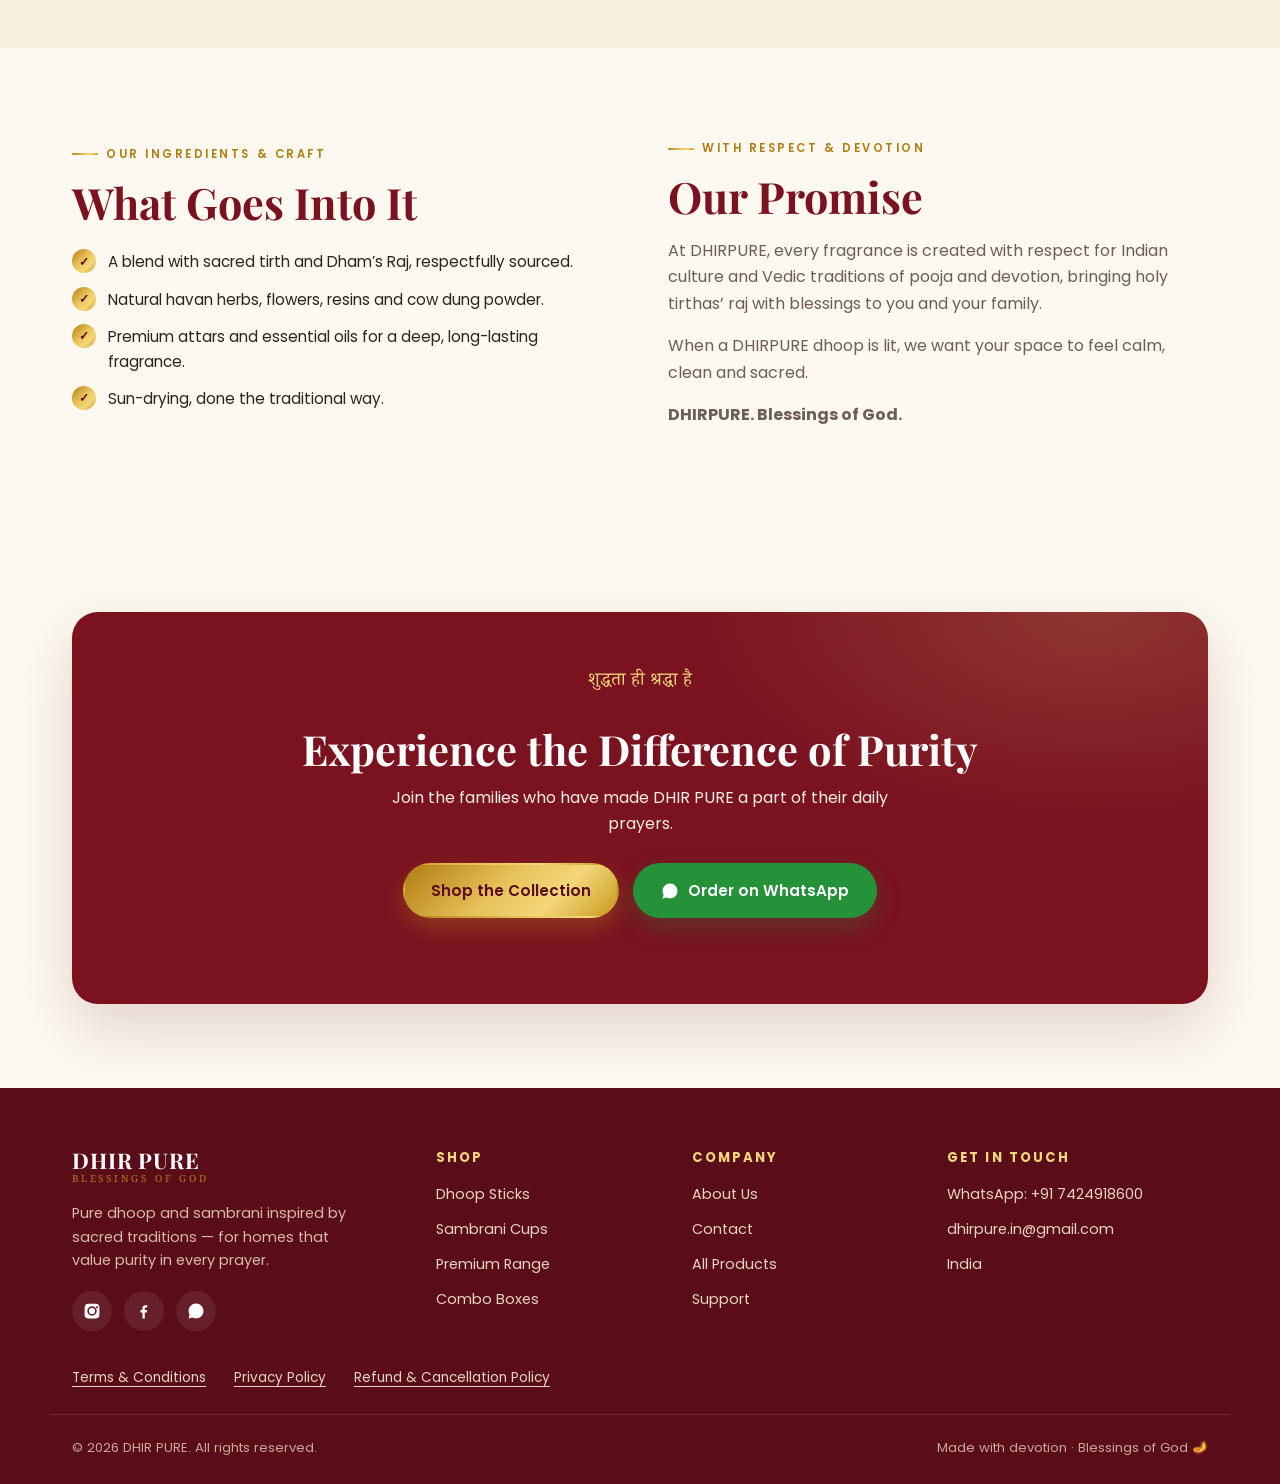
==== commit f2de2374: "Remove FAQ and handmade production claims across site" ====
--- a/about.html
+++ b/about.html
@@ -3,7 +3,7 @@
 <head>
   <meta charset="UTF-8" />
   <meta name="viewport" content="width=device-width, initial-scale=1.0" />
-  <title>About — DHIR PURE | Pure Handcrafted Dhoop</title>
+  <title>About — DHIR PURE | Pure Dhoop</title>
   <meta name="description" content="Discover DHIRPURE: dhoop inspired by sacred tirth and Dham Raj, crafted with natural ingredients and devotion to Indian culture and Vedic traditions." />
   <link rel="icon" href="assets/logo.png" />
   <link rel="preconnect" href="https://fonts.googleapis.com" />
@@ -13,7 +13,7 @@
 </head>
 <body>
 
-  <div class="topbar">🪔 Free shipping on orders above <strong>₹699</strong> &nbsp;·&nbsp; Handcrafted with devotion &nbsp;·&nbsp; <strong>Blessings of God</strong></div>
+  <div class="topbar">🪔 Free shipping on orders above <strong>₹699</strong> &nbsp;·&nbsp; Made with devotion &nbsp;·&nbsp; <strong>Blessings of God</strong></div>
 
   <header class="header">
     <div class="container nav">
@@ -53,7 +53,7 @@
         <span class="eyebrow">Rooted in Devotion</span>
         <h2>Our Inspiration</h2>
         <p>In India, the earth of a dham is not just soil. It is <em>raj</em>, the dust that countless devotees have walked on, prayed on and bowed to. Families touch it to their forehead or keep it in the pooja room. Tirth waters carry the same reverence.</p>
-        <p>These two offerings, <strong>sacred tirth</strong> and <strong>Dham Raj</strong>, are the heart of every DHIRPURE dhoop. We bring them together with natural herbs, resins, flowers and cow dung, rolled with devotion and methods inspired by the ancient Vedic ways.</p>
+        <p>These two offerings, <strong>sacred tirth</strong> and <strong>Dham Raj</strong>, are the heart of every DHIRPURE dhoop. We bring them together with natural herbs, resins, flowers and cow dung, made with devotion and inspired by the ancient Vedic ways.</p>
       </div>
     </div>
   </section>
@@ -102,38 +102,6 @@
     </div>
   </section>
 
-  <!-- FAQ -->
-  <section class="section" style="background:var(--cream-2)">
-    <div class="container">
-      <div class="section-head reveal">
-        <span class="eyebrow center" style="display:inline-flex">Good to Know</span>
-        <h2>Frequently Asked Questions</h2>
-      </div>
-      <div class="faq">
-        <div class="faq-item">
-          <button class="faq-q">Is DHIR PURE dhoop really charcoal-free? <span class="pm">+</span></button>
-          <div class="faq-a"><p>Yes. Our dhoop contains no charcoal or bamboo sticks. We blend sacred tirth and Dham Raj with natural havan herbs, flowers, resins, cow dung powder, premium attars and essential oils.</p></div>
-        </div>
-        <div class="faq-item">
-          <button class="faq-q">How long does each stick burn? <span class="pm">+</span></button>
-          <div class="faq-a"><p>Our hand-rolled sticks burn slowly and evenly, typically lasting 30–45 minutes while filling the room with a lingering fragrance.</p></div>
-        </div>
-        <div class="faq-item">
-          <button class="faq-q">What gives DHIRPURE its fragrance? <span class="pm">+</span></button>
-          <div class="faq-a"><p>We use premium attars and essential oils for a deep, long-lasting fragrance, alongside natural havan herbs, flowers and resins.</p></div>
-        </div>
-        <div class="faq-item">
-          <button class="faq-q">How do I place an order? <span class="pm">+</span></button>
-          <div class="faq-a"><p>The quickest way is WhatsApp — tap any "Order on WhatsApp" button and we'll confirm your order and delivery details personally.</p></div>
-        </div>
-        <div class="faq-item">
-          <button class="faq-q">Do you offer bulk or temple orders? <span class="pm">+</span></button>
-          <div class="faq-a"><p>Yes, we supply in bulk for homes, temples and gifting. Message us on WhatsApp for special pricing.</p></div>
-        </div>
-      </div>
-    </div>
-  </section>
-
   <!-- CTA -->
   <section class="section">
     <div class="container">
@@ -158,7 +126,7 @@
     <div class="container footer-grid">
       <div class="footer-about">
         <div class="brand"><span class="brand-text"><b>DHIR PURE</b><span>Blessings of God</span></span></div>
-        <p>Pure, hand-rolled dhoop and sambrani crafted the traditional way — for homes that value purity in every prayer.</p>
+        <p>Pure dhoop and sambrani inspired by sacred traditions — for homes that value purity in every prayer.</p>
         <div class="socials">
           <a href="#" aria-label="Instagram"><svg viewBox="0 0 24 24"><path d="M12 2.2c3.2 0 3.6 0 4.9.07 1.2.06 1.8.25 2.2.42.6.2 1 .5 1.4.9.4.4.7.8.9 1.4.17.4.36 1 .42 2.2.06 1.3.07 1.7.07 4.9s0 3.6-.07 4.9c-.06 1.2-.25 1.8-.42 2.2-.2.6-.5 1-.9 1.4-.4.4-.8.7-1.4.9-.4.17-1 .36-2.2.42-1.3.06-1.7.07-4.9.07s-3.6 0-4.9-.07c-1.2-.06-1.8-.25-2.2-.42-.6-.2-1-.5-1.4-.9-.4-.4-.7-.8-.9-1.4-.17-.4-.36-1-.42-2.2C2.2 15.6 2.2 15.2 2.2 12s0-3.6.07-4.9c.06-1.2.25-1.8.42-2.2.2-.6.5-1 .9-1.4.4-.4.8-.7 1.4-.9.4-.17 1-.36 2.2-.42C8.4 2.2 8.8 2.2 12 2.2zm0 3.5a6.3 6.3 0 1 0 0 12.6 6.3 6.3 0 0 0 0-12.6zm0 10.4a4.1 4.1 0 1 1 0-8.2 4.1 4.1 0 0 1 0 8.2zm6.5-10.6a1.5 1.5 0 1 0 0 3 1.5 1.5 0 0 0 0-3z"/></svg></a>
           <a href="#" aria-label="Facebook"><svg viewBox="0 0 24 24"><path d="M13 22v-8h2.7l.4-3.2H13V8.7c0-.9.3-1.5 1.6-1.5h1.7V4.3c-.3 0-1.3-.1-2.4-.1-2.4 0-4 1.5-4 4.1v2.3H7.3V14H10v8h3z"/></svg></a>
--- a/styles.css
+++ b/styles.css
@@ -312,15 +312,6 @@
 .field textarea { resize: vertical; min-height: 120px; }
 .form .btn { width: 100%; }
 .form-note { font-size: .8rem; color: var(--ink-soft); text-align: center; margin-top: 12px; }
-
-/* ---------- FAQ ---------- */
-.faq { max-width: 760px; margin: 0 auto; display: grid; gap: 14px; }
-.faq-item { background: #fff; border: 1px solid var(--line); border-radius: var(--radius-sm); overflow: hidden; }
-.faq-q { width: 100%; text-align: left; background: none; border: none; cursor: pointer; padding: 18px 22px; font-family: var(--font-body); font-weight: 600; font-size: .98rem; color: var(--maroon); display: flex; justify-content: space-between; align-items: center; gap: 14px; }
-.faq-q .pm { flex: none; width: 24px; height: 24px; border-radius: 50%; background: var(--cream-2); display: grid; place-items: center; color: var(--maroon); font-size: 1.1rem; transition: .25s; }
-.faq-item.open .faq-q .pm { background: var(--maroon); color: #fff; transform: rotate(45deg); }
-.faq-a { max-height: 0; overflow: hidden; transition: max-height .3s ease; }
-.faq-a p { padding: 0 22px 18px; color: var(--ink-soft); font-size: .92rem; }
 
 /* ---------- Footer ---------- */
 .footer { background: var(--maroon-dark); color: #e7d3c2; padding: 62px 0 26px; }
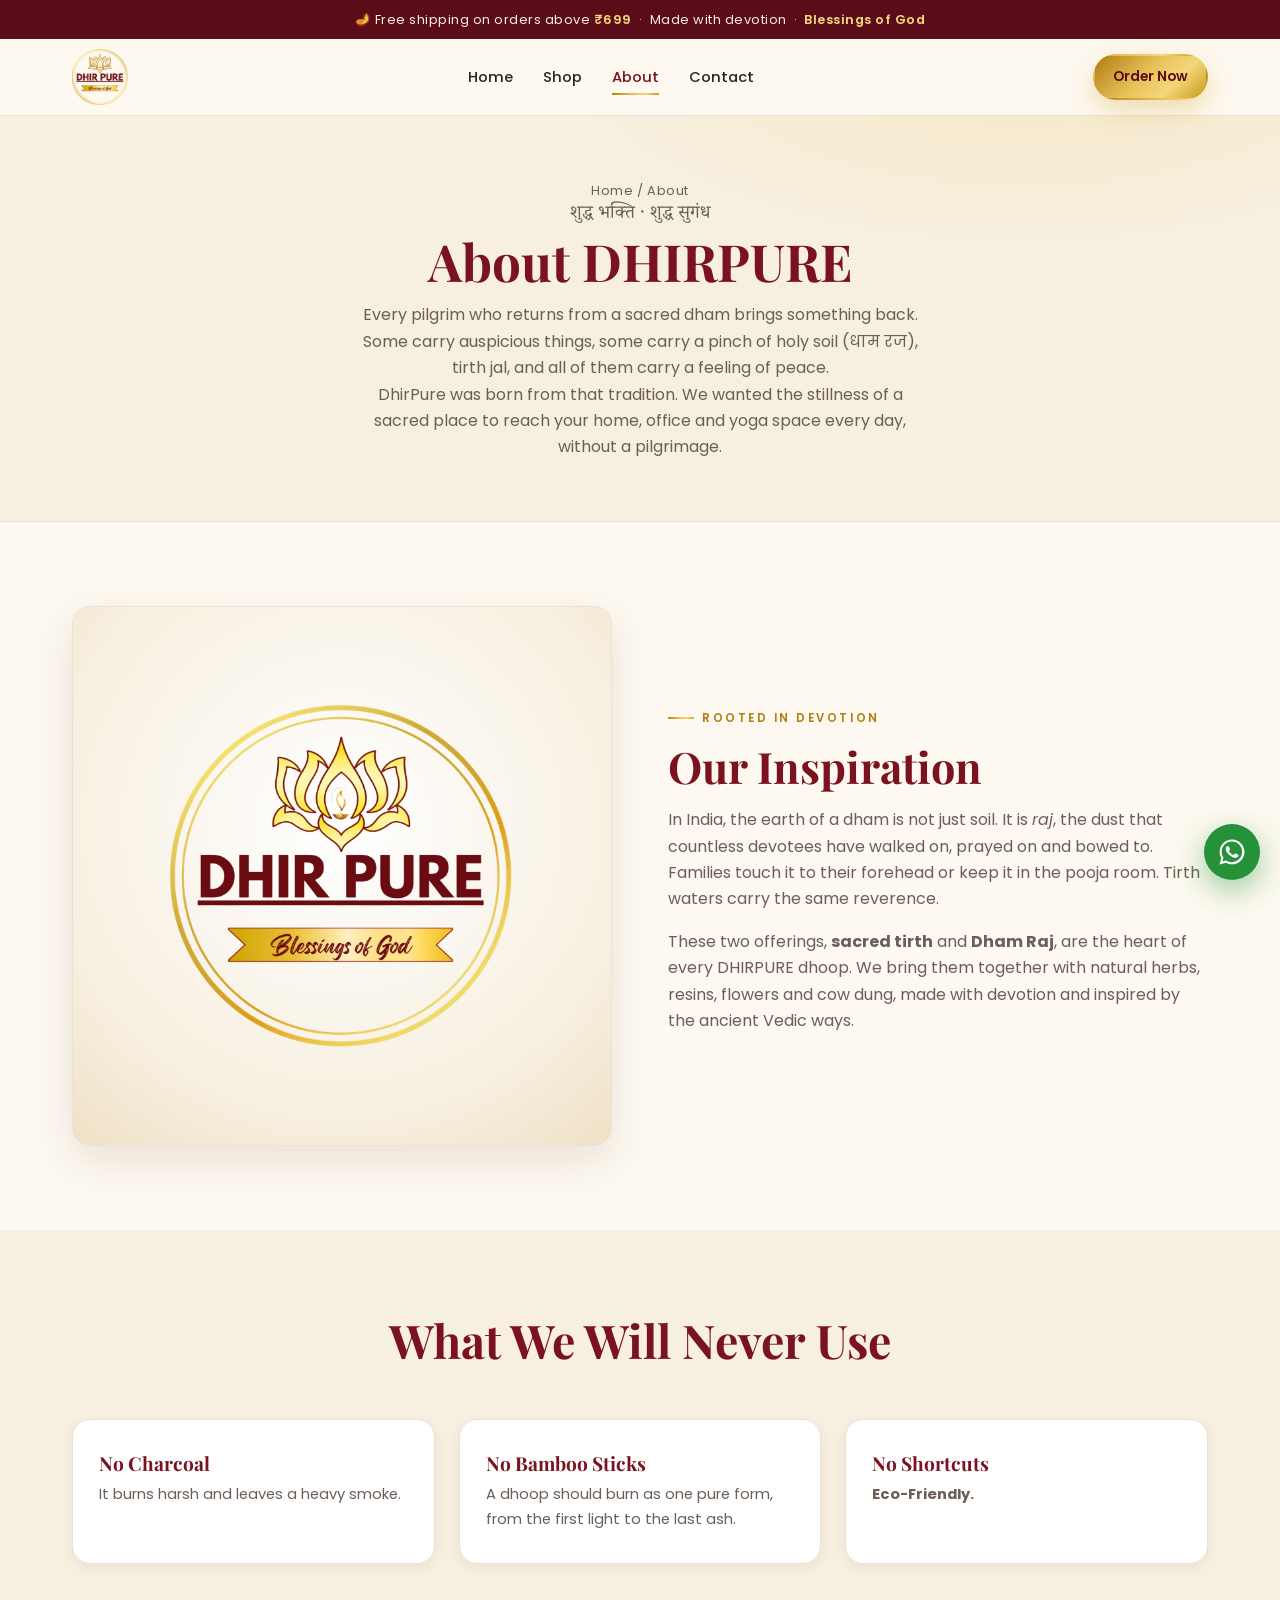
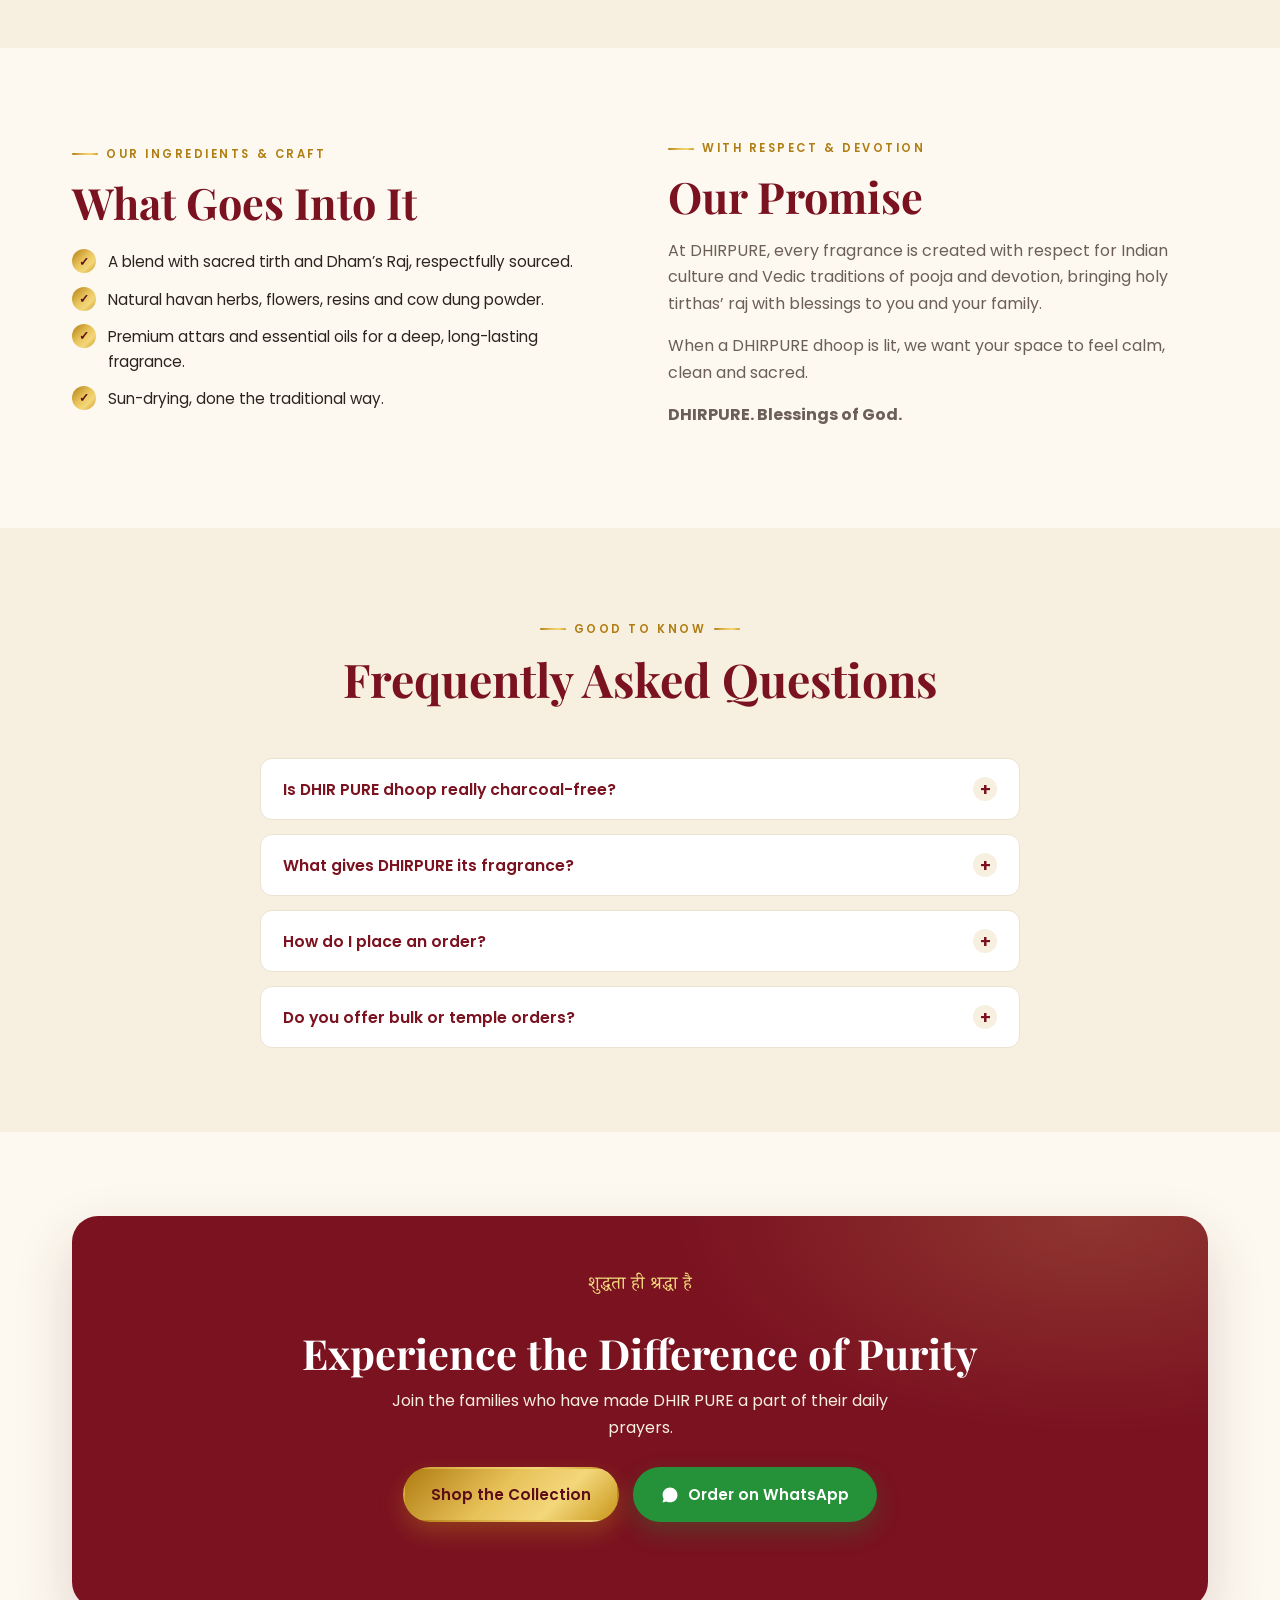
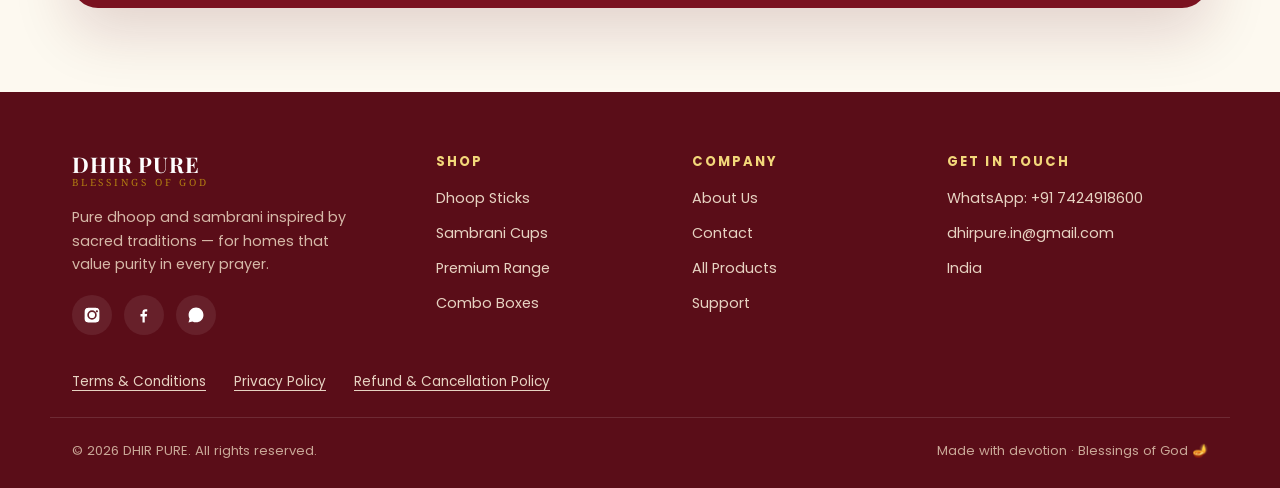
==== commit aa4bb6a6: "Restore FAQ section without burn-duration question" ====
--- a/about.html
+++ b/about.html
@@ -102,6 +102,34 @@
     </div>
   </section>
 
+  <!-- FAQ -->
+  <section class="section" style="background:var(--cream-2)">
+    <div class="container">
+      <div class="section-head reveal">
+        <span class="eyebrow center" style="display:inline-flex">Good to Know</span>
+        <h2>Frequently Asked Questions</h2>
+      </div>
+      <div class="faq">
+        <div class="faq-item">
+          <button class="faq-q">Is DHIR PURE dhoop really charcoal-free? <span class="pm">+</span></button>
+          <div class="faq-a"><p>Yes. Our dhoop contains no charcoal or bamboo sticks. We blend sacred tirth and Dham Raj with natural havan herbs, flowers, resins, cow dung powder, premium attars and essential oils.</p></div>
+        </div>
+        <div class="faq-item">
+          <button class="faq-q">What gives DHIRPURE its fragrance? <span class="pm">+</span></button>
+          <div class="faq-a"><p>We use premium attars and essential oils for a deep, long-lasting fragrance, alongside natural havan herbs, flowers and resins.</p></div>
+        </div>
+        <div class="faq-item">
+          <button class="faq-q">How do I place an order? <span class="pm">+</span></button>
+          <div class="faq-a"><p>The quickest way is WhatsApp — tap any "Order on WhatsApp" button and we'll confirm your order and delivery details personally.</p></div>
+        </div>
+        <div class="faq-item">
+          <button class="faq-q">Do you offer bulk or temple orders? <span class="pm">+</span></button>
+          <div class="faq-a"><p>Yes, we supply in bulk for homes, temples and gifting. Message us on WhatsApp for special pricing.</p></div>
+        </div>
+      </div>
+    </div>
+  </section>
+
   <!-- CTA -->
   <section class="section">
     <div class="container">
--- a/styles.css
+++ b/styles.css
@@ -312,6 +312,15 @@
 .field textarea { resize: vertical; min-height: 120px; }
 .form .btn { width: 100%; }
 .form-note { font-size: .8rem; color: var(--ink-soft); text-align: center; margin-top: 12px; }
+
+/* ---------- FAQ ---------- */
+.faq { max-width: 760px; margin: 0 auto; display: grid; gap: 14px; }
+.faq-item { background: #fff; border: 1px solid var(--line); border-radius: var(--radius-sm); overflow: hidden; }
+.faq-q { width: 100%; text-align: left; background: none; border: none; cursor: pointer; padding: 18px 22px; font-family: var(--font-body); font-weight: 600; font-size: .98rem; color: var(--maroon); display: flex; justify-content: space-between; align-items: center; gap: 14px; }
+.faq-q .pm { flex: none; width: 24px; height: 24px; border-radius: 50%; background: var(--cream-2); display: grid; place-items: center; color: var(--maroon); font-size: 1.1rem; transition: .25s; }
+.faq-item.open .faq-q .pm { background: var(--maroon); color: #fff; transform: rotate(45deg); }
+.faq-a { max-height: 0; overflow: hidden; transition: max-height .3s ease; }
+.faq-a p { padding: 0 22px 18px; color: var(--ink-soft); font-size: .92rem; }
 
 /* ---------- Footer ---------- */
 .footer { background: var(--maroon-dark); color: #e7d3c2; padding: 62px 0 26px; }
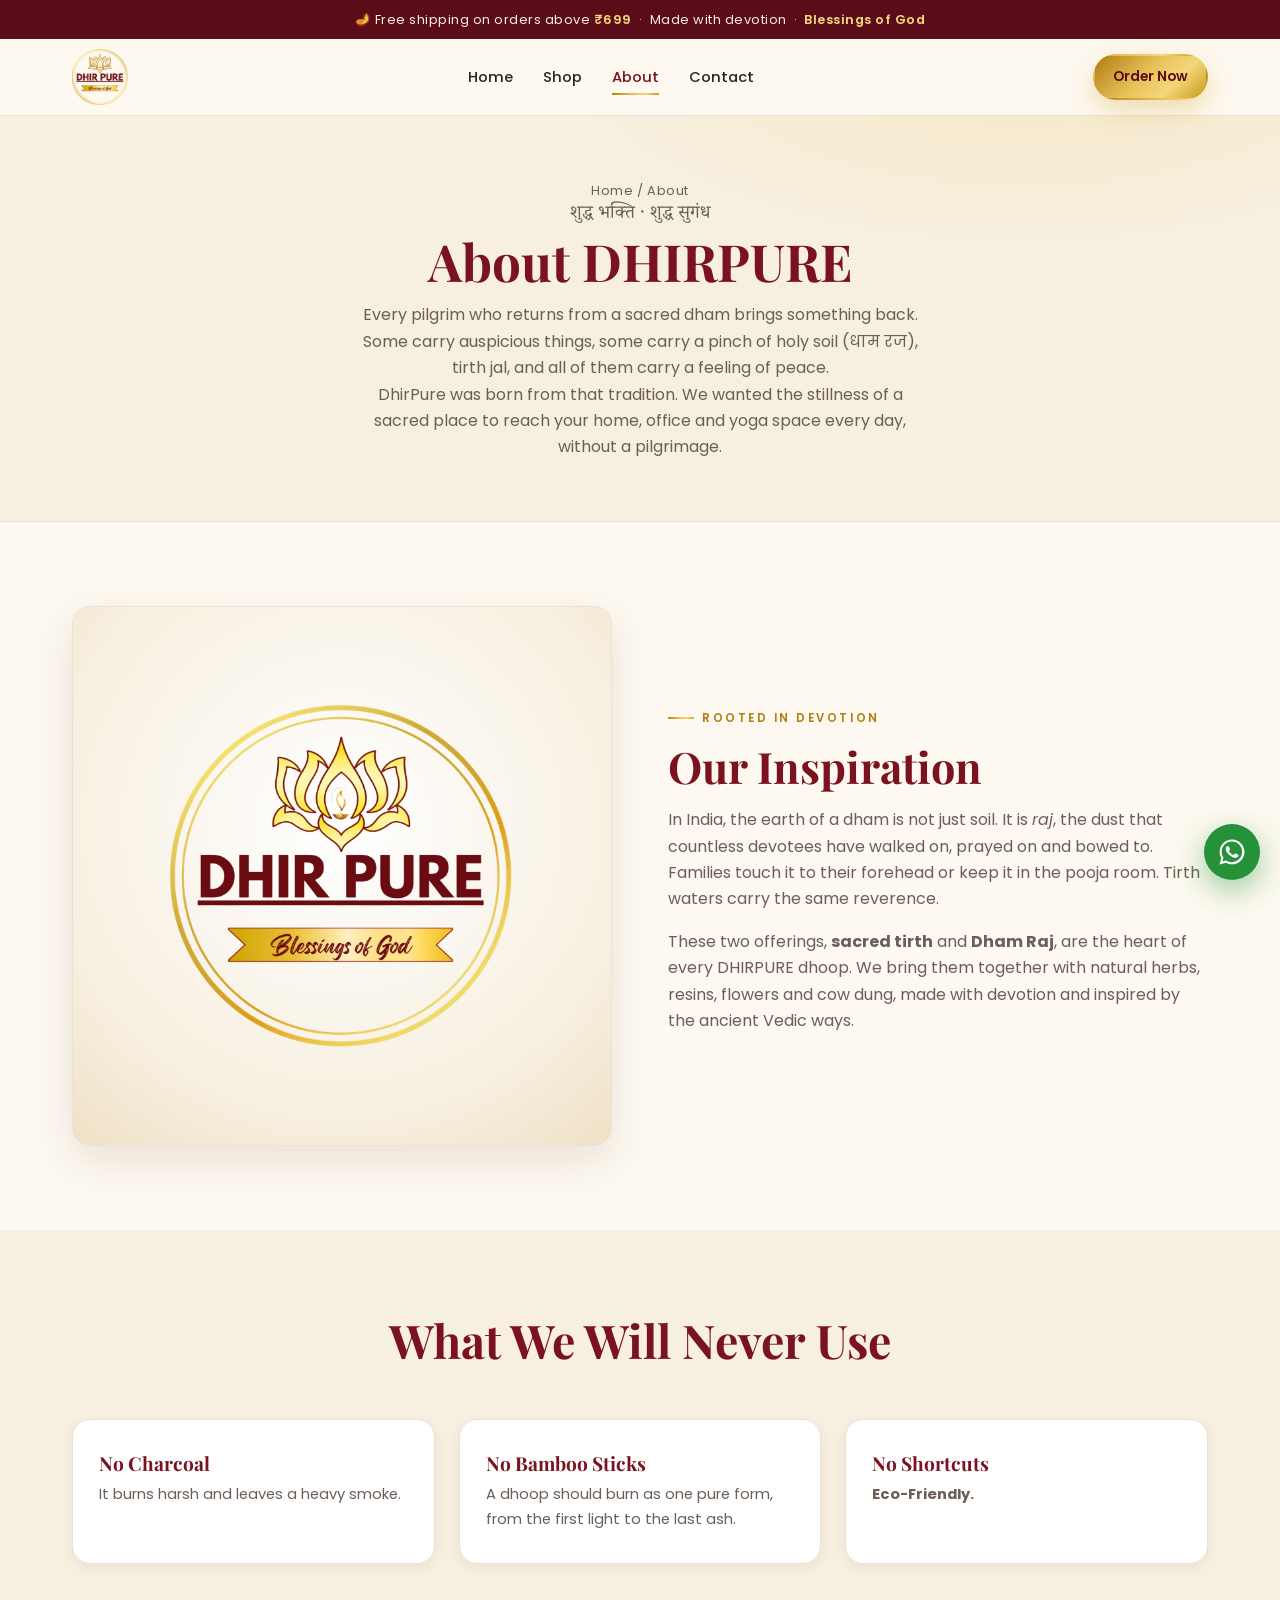
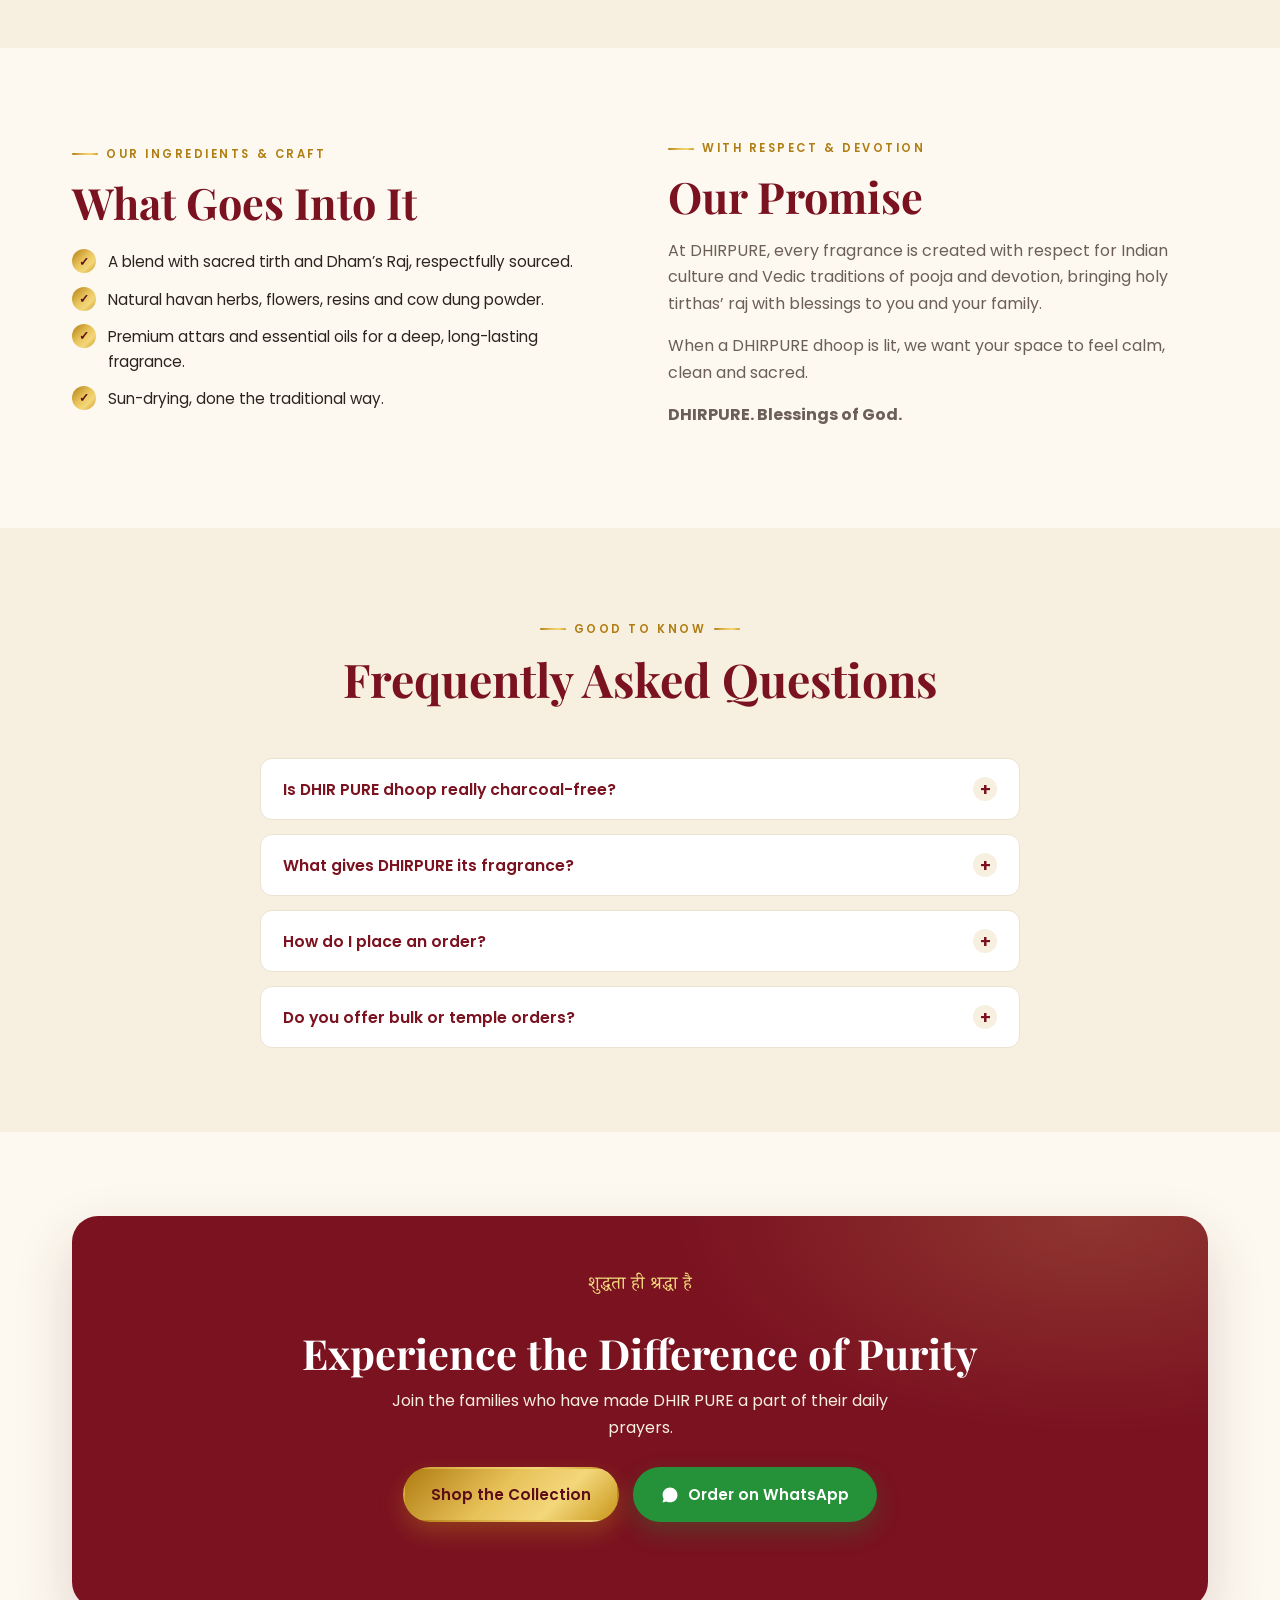
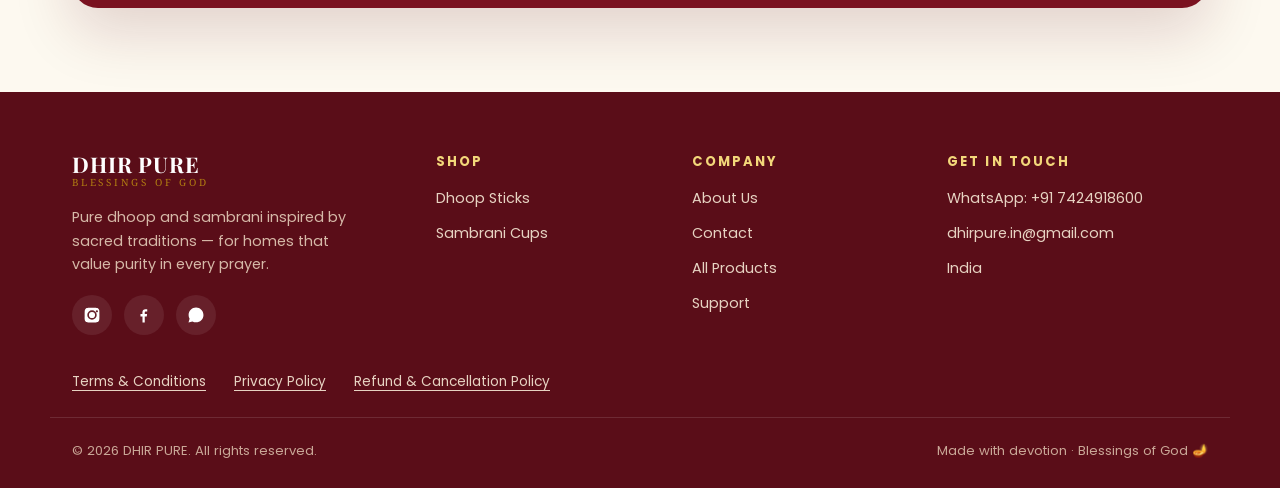
==== commit 17994b23: "Replace sample catalogue with five real DHIRPURE products" ====
--- a/about.html
+++ b/about.html
@@ -166,8 +166,6 @@
         <div class="footer-links">
           <a href="shop.html">Dhoop Sticks</a>
           <a href="shop.html">Sambrani Cups</a>
-          <a href="shop.html">Premium Range</a>
-          <a href="shop.html">Combo Boxes</a>
         </div>
       </div>
       <div>
--- a/styles.css
+++ b/styles.css
@@ -428,3 +428,14 @@
   .policy-page .footer-about { grid-column: 1 / -1; }
   .policy-page .footer-links a { overflow-wrap: anywhere; }
 }
+
+/* Catalogue specifications */
+.product-pack { color: var(--ink-soft); font-size: .85rem; margin: 8px 0; }
+.product-details { margin: 0 0 18px; border-top: 1px solid var(--line); border-bottom: 1px solid var(--line); }
+.product-details summary { cursor: pointer; padding: 12px 0; color: var(--maroon); font-size: .9rem; font-weight: 500; }
+.product-details summary:focus-visible { outline: 2px solid var(--maroon); outline-offset: 3px; }
+.product-details dl { padding-bottom: 16px; font-size: .85rem; overflow-wrap: anywhere; }
+.product-details dt { font-weight: 600; margin-top: 12px; }
+.product-details dd { margin: 4px 0 0; color: var(--ink-soft); line-height: 1.75; }
+.card-media img { width: 100%; height: 100%; object-fit: contain; }
+.sr-only { position: absolute; width: 1px; height: 1px; padding: 0; margin: -1px; overflow: hidden; clip-path: inset(50%); white-space: nowrap; border: 0; }
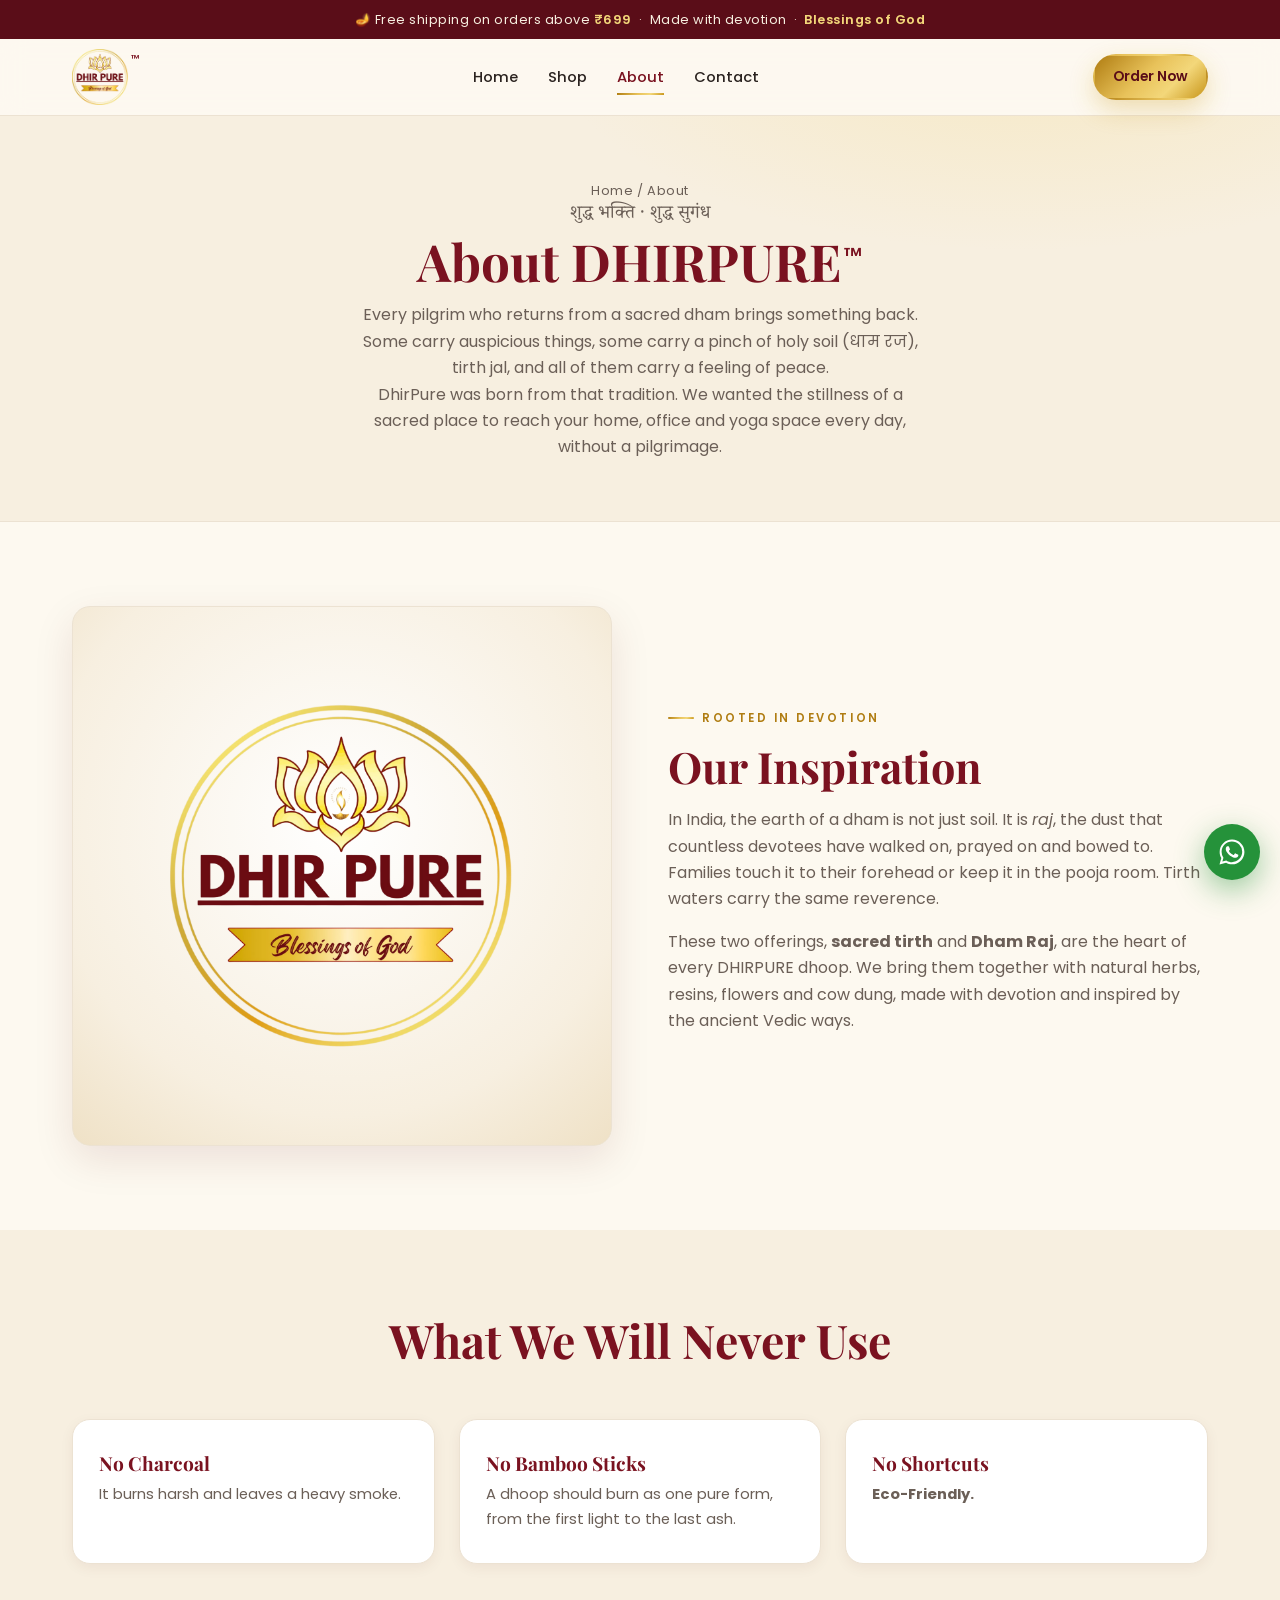
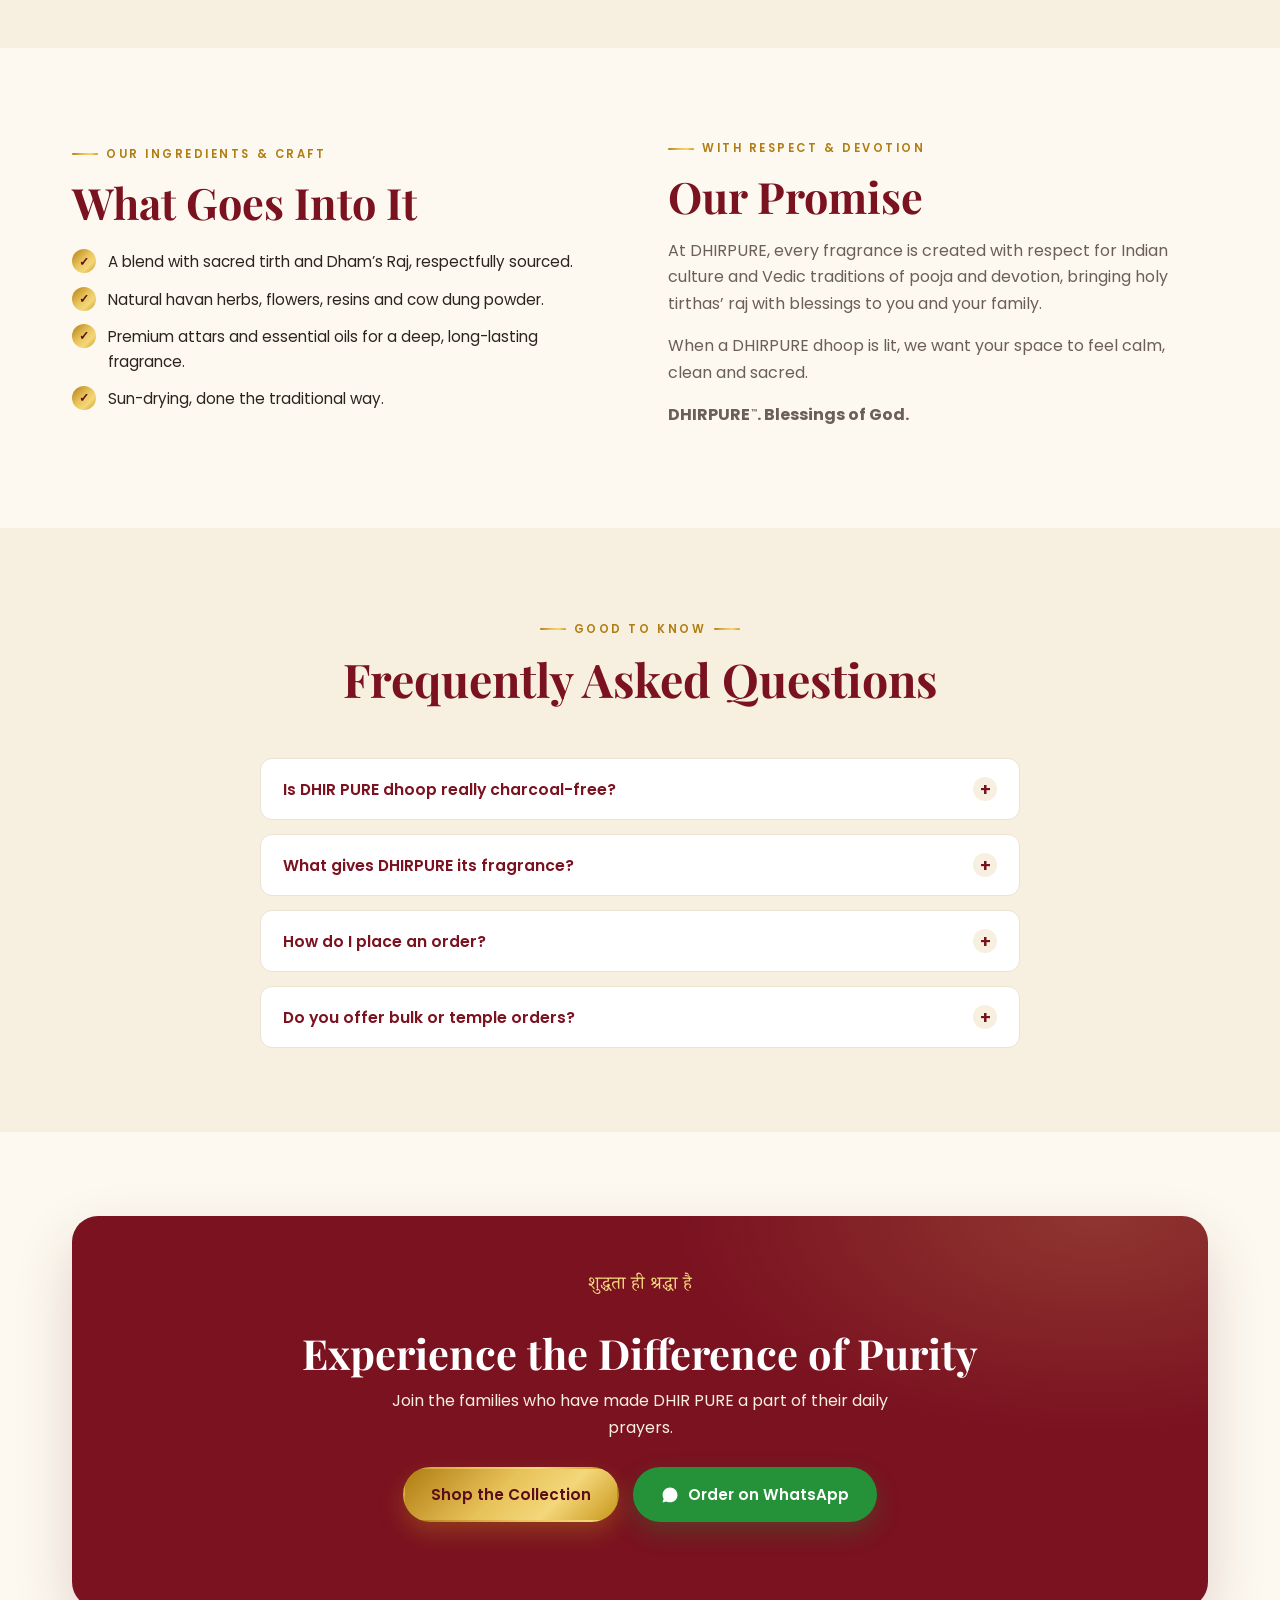
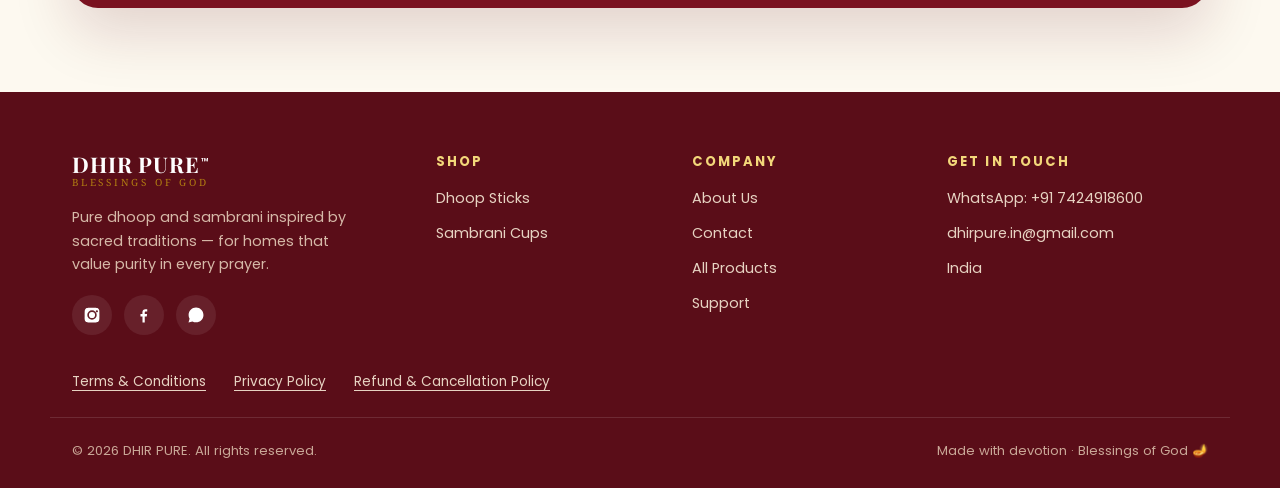
==== commit 928a8ace: "Add trademark symbol to prominent DHIR PURE branding" ====
--- a/about.html
+++ b/about.html
@@ -3,7 +3,7 @@
 <head>
   <meta charset="UTF-8" />
   <meta name="viewport" content="width=device-width, initial-scale=1.0" />
-  <title>About — DHIR PURE | Pure Dhoop</title>
+  <title>About — DHIR PURE™ | Pure Dhoop</title>
   <meta name="description" content="Discover DHIRPURE: dhoop inspired by sacred tirth and Dham Raj, crafted with natural ingredients and devotion to Indian culture and Vedic traditions." />
   <link rel="icon" href="assets/logo.png" />
   <link rel="preconnect" href="https://fonts.googleapis.com" />
@@ -17,8 +17,9 @@
 
   <header class="header">
     <div class="container nav">
-      <a class="brand" href="index.html" aria-label="DHIR PURE home">
+      <a class="brand" href="index.html" aria-label="DHIR PURE trademark home">
         <img class="brand-logo" src="assets/logo.png" alt="DHIR PURE — Blessings of God" />
+        <sup class="brand-trademark">™</sup>
       </a>
       <nav class="nav-links" aria-label="Primary">
         <a href="index.html">Home</a>
@@ -38,7 +39,7 @@
     <div class="container">
       <p class="crumbs"><a href="index.html">Home</a> / About</p>
       <p class="hero-sanskrit deva">शुद्ध भक्ति · शुद्ध सुगंध</p>
-      <h1>About DHIRPURE</h1>
+      <h1>About DHIRPURE<sup class="trademark">™</sup></h1>
       <p>Every pilgrim who returns from a sacred dham brings something back. Some carry auspicious things, some carry a pinch of holy soil (<span lang="hi">धाम रज</span>), tirth jal, and all of them carry a feeling of peace.</p>
       <p>DhirPure was born from that tradition. We wanted the stillness of a sacred place to reach your home, office and yoga space every day, without a pilgrimage.</p>
     </div>
@@ -97,7 +98,7 @@
         <h2>Our Promise</h2>
         <p>At DHIRPURE, every fragrance is created with respect for Indian culture and Vedic traditions of pooja and devotion, bringing holy tirthas’ raj with blessings to you and your family.</p>
         <p>When a DHIRPURE dhoop is lit, we want your space to feel calm, clean and sacred.</p>
-        <p><strong>DHIRPURE. Blessings of God.</strong></p>
+        <p><strong>DHIRPURE<sup class="trademark">™</sup>. Blessings of God.</strong></p>
       </div>
     </div>
   </section>
@@ -153,7 +154,7 @@
   <footer class="footer">
     <div class="container footer-grid">
       <div class="footer-about">
-        <div class="brand"><span class="brand-text"><b>DHIR PURE</b><span>Blessings of God</span></span></div>
+        <div class="brand"><span class="brand-text"><b>DHIR PURE<sup class="trademark">™</sup></b><span>Blessings of God</span></span></div>
         <p>Pure dhoop and sambrani inspired by sacred traditions — for homes that value purity in every prayer.</p>
         <div class="socials">
           <a href="#" aria-label="Instagram"><svg viewBox="0 0 24 24"><path d="M12 2.2c3.2 0 3.6 0 4.9.07 1.2.06 1.8.25 2.2.42.6.2 1 .5 1.4.9.4.4.7.8.9 1.4.17.4.36 1 .42 2.2.06 1.3.07 1.7.07 4.9s0 3.6-.07 4.9c-.06 1.2-.25 1.8-.42 2.2-.2.6-.5 1-.9 1.4-.4.4-.8.7-1.4.9-.4.17-1 .36-2.2.42-1.3.06-1.7.07-4.9.07s-3.6 0-4.9-.07c-1.2-.06-1.8-.25-2.2-.42-.6-.2-1-.5-1.4-.9-.4-.4-.7-.8-.9-1.4-.17-.4-.36-1-.42-2.2C2.2 15.6 2.2 15.2 2.2 12s0-3.6.07-4.9c.06-1.2.25-1.8.42-2.2.2-.6.5-1 .9-1.4.4-.4.8-.7 1.4-.9.4-.17 1-.36 2.2-.42C8.4 2.2 8.8 2.2 12 2.2zm0 3.5a6.3 6.3 0 1 0 0 12.6 6.3 6.3 0 0 0 0-12.6zm0 10.4a4.1 4.1 0 1 1 0-8.2 4.1 4.1 0 0 1 0 8.2zm6.5-10.6a1.5 1.5 0 1 0 0 3 1.5 1.5 0 0 0 0-3z"/></svg></a>
--- a/styles.css
+++ b/styles.css
@@ -439,3 +439,7 @@
 .product-details dd { margin: 4px 0 0; color: var(--ink-soft); line-height: 1.75; }
 .card-media img { width: 100%; height: 100%; object-fit: contain; }
 .sr-only { position: absolute; width: 1px; height: 1px; padding: 0; margin: -1px; overflow: hidden; clip-path: inset(50%); white-space: nowrap; border: 0; }
+
+/* Trademark styling for prominent brand names and the header logo. */
+.trademark { font-family: var(--font-body); font-size: .45em; font-weight: 500; line-height: 0; vertical-align: super; margin-left: .12em; letter-spacing: 0; }
+.brand-trademark { align-self: flex-start; margin: 5px 0 0 -9px; color: var(--maroon); font-family: var(--font-body); font-size: .65rem; font-weight: 500; line-height: 1; }
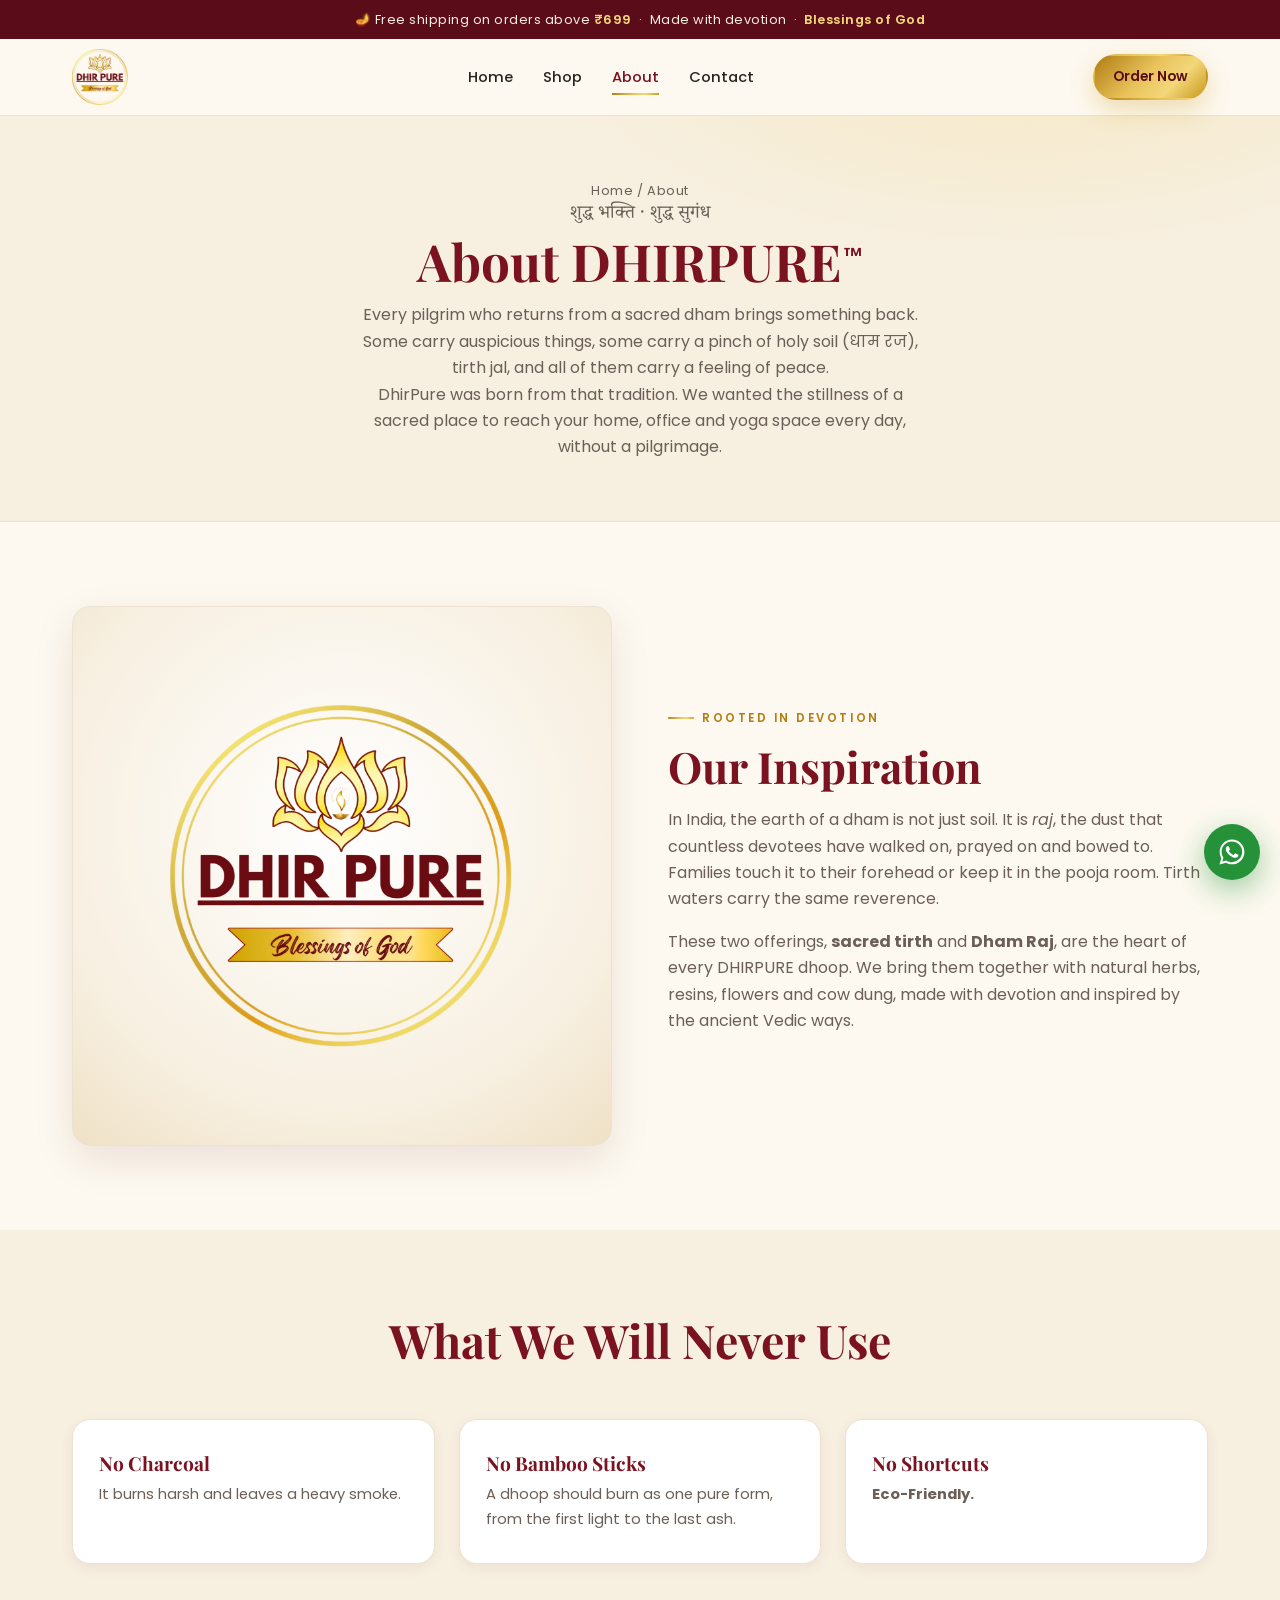
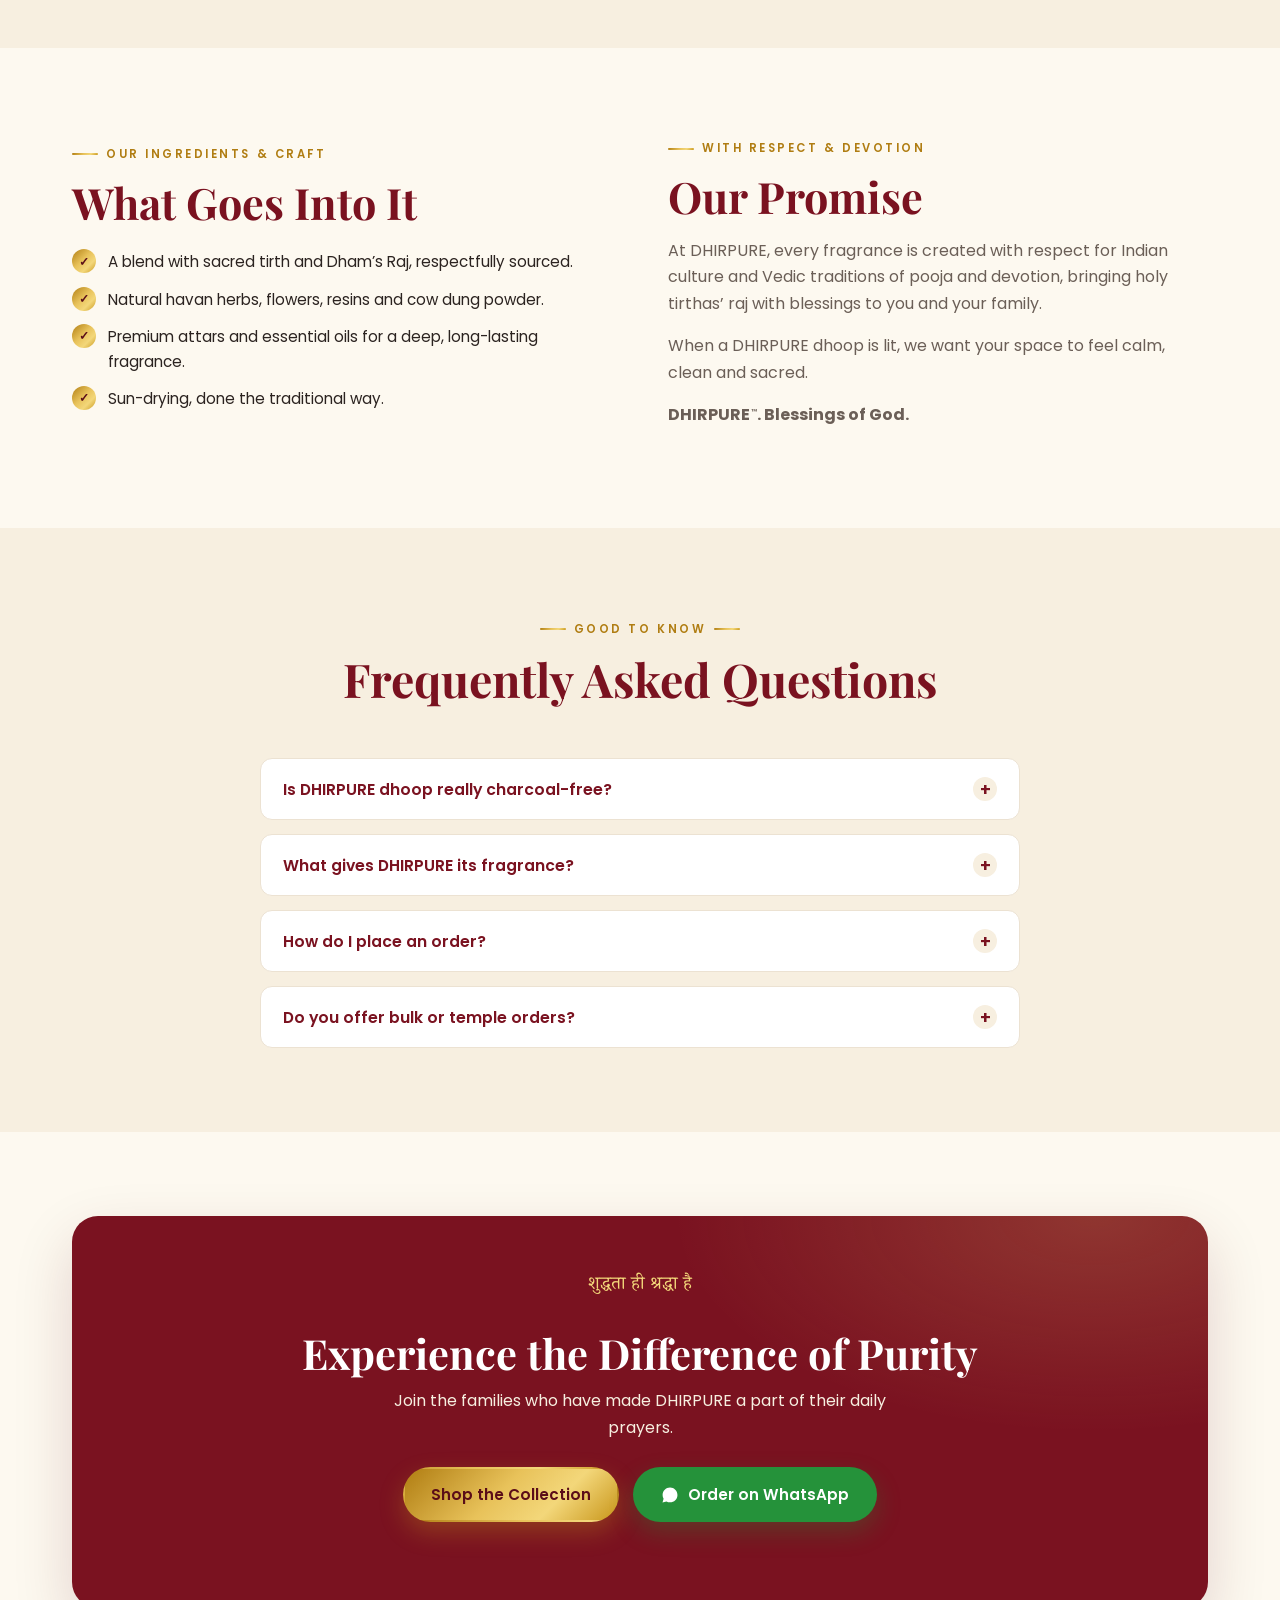
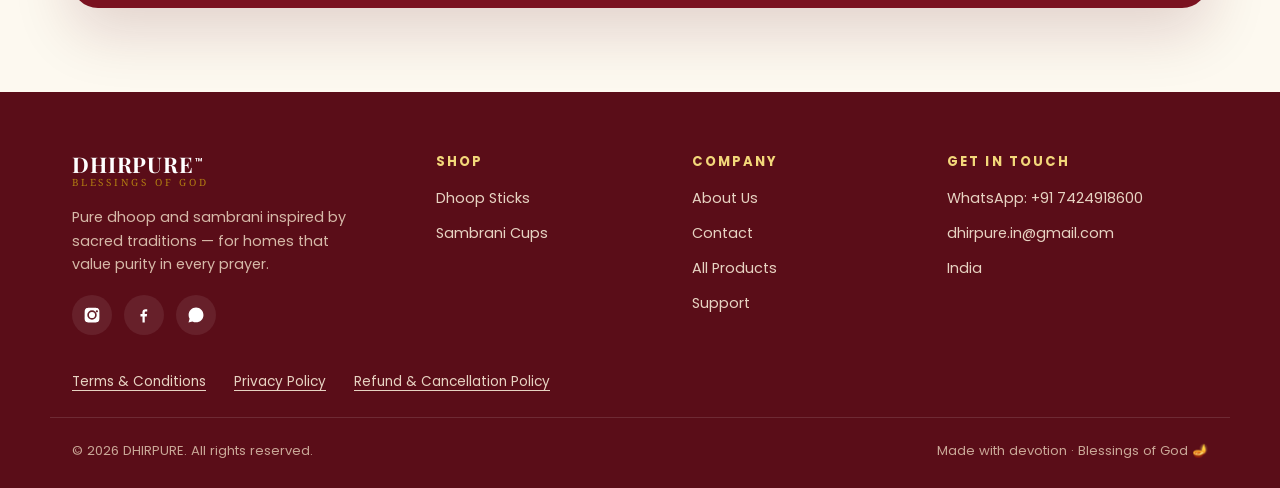
==== commit 2862a27f: "Use DHIRPURE spelling and remove trademark beside logo images" ====
--- a/about.html
+++ b/about.html
@@ -3,7 +3,7 @@
 <head>
   <meta charset="UTF-8" />
   <meta name="viewport" content="width=device-width, initial-scale=1.0" />
-  <title>About — DHIR PURE™ | Pure Dhoop</title>
+  <title>About — DHIRPURE™ | Pure Dhoop</title>
   <meta name="description" content="Discover DHIRPURE: dhoop inspired by sacred tirth and Dham Raj, crafted with natural ingredients and devotion to Indian culture and Vedic traditions." />
   <link rel="icon" href="assets/logo.png" />
   <link rel="preconnect" href="https://fonts.googleapis.com" />
@@ -17,9 +17,8 @@
 
   <header class="header">
     <div class="container nav">
-      <a class="brand" href="index.html" aria-label="DHIR PURE trademark home">
-        <img class="brand-logo" src="assets/logo.png" alt="DHIR PURE — Blessings of God" />
-        <sup class="brand-trademark">™</sup>
+      <a class="brand" href="index.html" aria-label="DHIRPURE home">
+        <img class="brand-logo" src="assets/logo.png" alt="DHIRPURE — Blessings of God" />
       </a>
       <nav class="nav-links" aria-label="Primary">
         <a href="index.html">Home</a>
@@ -28,7 +27,7 @@
         <a href="contact.html">Contact</a>
       </nav>
       <div class="nav-cta">
-        <a class="btn btn-gold btn-sm btn-text" data-wa="Namaste DHIR PURE 🙏, I'd like to place an order.">Order Now</a>
+        <a class="btn btn-gold btn-sm btn-text" data-wa="Namaste DHIRPURE 🙏, I'd like to place an order.">Order Now</a>
         <button class="nav-toggle" aria-label="Menu"><span></span><span></span><span></span></button>
       </div>
     </div>
@@ -112,7 +111,7 @@
       </div>
       <div class="faq">
         <div class="faq-item">
-          <button class="faq-q">Is DHIR PURE dhoop really charcoal-free? <span class="pm">+</span></button>
+          <button class="faq-q">Is DHIRPURE dhoop really charcoal-free? <span class="pm">+</span></button>
           <div class="faq-a"><p>Yes. Our dhoop contains no charcoal or bamboo sticks. We blend sacred tirth and Dham Raj with natural havan herbs, flowers, resins, cow dung powder, premium attars and essential oils.</p></div>
         </div>
         <div class="faq-item">
@@ -137,10 +136,10 @@
       <div class="cta-band reveal">
         <p class="hero-sanskrit" style="color:var(--gold-light)">शुद्धता ही श्रद्धा है</p>
         <h2>Experience the Difference of Purity</h2>
-        <p>Join the families who have made DHIR PURE a part of their daily prayers.</p>
+        <p>Join the families who have made DHIRPURE a part of their daily prayers.</p>
         <div class="hero-actions">
           <a class="btn btn-gold" href="shop.html">Shop the Collection</a>
-          <a class="btn btn-wa" data-wa="Namaste DHIR PURE 🙏, I'd like to place an order.">
+          <a class="btn btn-wa" data-wa="Namaste DHIRPURE 🙏, I'd like to place an order.">
             <svg class="wa-ico" viewBox="0 0 24 24"><path d="M12.04 2C6.58 2 2.13 6.45 2.13 11.91c0 1.75.46 3.45 1.32 4.95L2 22l5.25-1.38c1.45.79 3.08 1.21 4.79 1.21 5.46 0 9.91-4.45 9.91-9.91C21.95 6.45 17.5 2 12.04 2z"/></svg>
             Order on WhatsApp
           </a>
@@ -154,12 +153,12 @@
   <footer class="footer">
     <div class="container footer-grid">
       <div class="footer-about">
-        <div class="brand"><span class="brand-text"><b>DHIR PURE<sup class="trademark">™</sup></b><span>Blessings of God</span></span></div>
+        <div class="brand"><span class="brand-text"><b>DHIRPURE<sup class="trademark">™</sup></b><span>Blessings of God</span></span></div>
         <p>Pure dhoop and sambrani inspired by sacred traditions — for homes that value purity in every prayer.</p>
         <div class="socials">
           <a href="#" aria-label="Instagram"><svg viewBox="0 0 24 24"><path d="M12 2.2c3.2 0 3.6 0 4.9.07 1.2.06 1.8.25 2.2.42.6.2 1 .5 1.4.9.4.4.7.8.9 1.4.17.4.36 1 .42 2.2.06 1.3.07 1.7.07 4.9s0 3.6-.07 4.9c-.06 1.2-.25 1.8-.42 2.2-.2.6-.5 1-.9 1.4-.4.4-.8.7-1.4.9-.4.17-1 .36-2.2.42-1.3.06-1.7.07-4.9.07s-3.6 0-4.9-.07c-1.2-.06-1.8-.25-2.2-.42-.6-.2-1-.5-1.4-.9-.4-.4-.7-.8-.9-1.4-.17-.4-.36-1-.42-2.2C2.2 15.6 2.2 15.2 2.2 12s0-3.6.07-4.9c.06-1.2.25-1.8.42-2.2.2-.6.5-1 .9-1.4.4-.4.8-.7 1.4-.9.4-.17 1-.36 2.2-.42C8.4 2.2 8.8 2.2 12 2.2zm0 3.5a6.3 6.3 0 1 0 0 12.6 6.3 6.3 0 0 0 0-12.6zm0 10.4a4.1 4.1 0 1 1 0-8.2 4.1 4.1 0 0 1 0 8.2zm6.5-10.6a1.5 1.5 0 1 0 0 3 1.5 1.5 0 0 0 0-3z"/></svg></a>
           <a href="#" aria-label="Facebook"><svg viewBox="0 0 24 24"><path d="M13 22v-8h2.7l.4-3.2H13V8.7c0-.9.3-1.5 1.6-1.5h1.7V4.3c-.3 0-1.3-.1-2.4-.1-2.4 0-4 1.5-4 4.1v2.3H7.3V14H10v8h3z"/></svg></a>
-          <a data-wa="Namaste DHIR PURE 🙏" aria-label="WhatsApp"><svg viewBox="0 0 24 24"><path d="M12.04 2C6.58 2 2.13 6.45 2.13 11.91c0 1.75.46 3.45 1.32 4.95L2 22l5.25-1.38c1.45.79 3.08 1.21 4.79 1.21 5.46 0 9.91-4.45 9.91-9.91C21.95 6.45 17.5 2 12.04 2z"/></svg></a>
+          <a data-wa="Namaste DHIRPURE 🙏" aria-label="WhatsApp"><svg viewBox="0 0 24 24"><path d="M12.04 2C6.58 2 2.13 6.45 2.13 11.91c0 1.75.46 3.45 1.32 4.95L2 22l5.25-1.38c1.45.79 3.08 1.21 4.79 1.21 5.46 0 9.91-4.45 9.91-9.91C21.95 6.45 17.5 2 12.04 2z"/></svg></a>
         </div>
       </div>
       <div>
@@ -175,13 +174,13 @@
           <a href="about.html">About Us</a>
           <a href="contact.html">Contact</a>
           <a href="shop.html">All Products</a>
-          <a data-wa="Namaste DHIR PURE 🙏, I have a question.">Support</a>
+          <a data-wa="Namaste DHIRPURE 🙏, I have a question.">Support</a>
         </div>
       </div>
       <div>
         <h4>Get in Touch</h4>
         <div class="footer-links">
-          <a data-wa="Namaste DHIR PURE 🙏">WhatsApp: +91 7424918600</a>
+          <a data-wa="Namaste DHIRPURE 🙏">WhatsApp: +91 7424918600</a>
           <a href="mailto:dhirpure.in@gmail.com">dhirpure.in@gmail.com</a>
           <a href="contact.html">India</a>
         </div>
@@ -193,12 +192,12 @@
       <a href="refund-and-cancellation-policy.html">Refund &amp; Cancellation Policy</a>
     </nav>
     <div class="container footer-bottom">
-      <span>© <span id="year">2026</span> DHIR PURE. All rights reserved.</span>
+      <span>© <span id="year">2026</span> DHIRPURE. All rights reserved.</span>
       <span>Made with devotion · Blessings of God 🪔</span>
     </div>
   </footer>
 
-  <a class="wa-float" data-wa="Namaste DHIR PURE 🙏, I'd like to place an order." aria-label="Chat on WhatsApp">
+  <a class="wa-float" data-wa="Namaste DHIRPURE 🙏, I'd like to place an order." aria-label="Chat on WhatsApp">
     <svg viewBox="0 0 24 24"><path d="M12.04 2C6.58 2 2.13 6.45 2.13 11.91c0 1.75.46 3.45 1.32 4.95L2 22l5.25-1.38c1.45.79 3.08 1.21 4.79 1.21 5.46 0 9.91-4.45 9.91-9.91C21.95 6.45 17.5 2 12.04 2zm0 18.13c-1.52 0-3.01-.41-4.3-1.18l-.31-.18-3.12.82.83-3.04-.2-.31a8.2 8.2 0 0 1-1.26-4.36c0-4.54 3.7-8.23 8.25-8.23 2.2 0 4.27.86 5.82 2.42a8.18 8.18 0 0 1 2.41 5.82c0 4.54-3.7 8.24-8.24 8.24zm4.52-6.16c-.25-.12-1.47-.72-1.69-.81-.23-.08-.39-.12-.56.12-.16.25-.64.81-.78.97-.14.17-.29.19-.54.06-.25-.12-1.05-.39-1.99-1.23-.74-.66-1.23-1.47-1.38-1.72-.14-.25-.02-.38.11-.5.11-.11.25-.29.37-.43.12-.14.16-.25.25-.41.08-.17.04-.31-.02-.43-.06-.12-.56-1.34-.76-1.84-.2-.48-.41-.42-.56-.43h-.48c-.17 0-.43.06-.66.31-.23.25-.86.85-.86 2.07 0 1.22.89 2.4 1.01 2.57.12.17 1.75 2.67 4.23 3.74.59.26 1.05.41 1.41.52.59.19 1.13.16 1.56.1.48-.07 1.47-.6 1.68-1.18.21-.58.21-1.07.14-1.18-.06-.1-.22-.16-.47-.28z"/></svg>
   </a>
 
--- a/styles.css
+++ b/styles.css
@@ -1,5 +1,5 @@
 /* =========================================================
-   DHIR PURE — Blessings of God
+   DHIRPURE — Blessings of God
    Brand palette: Maroon · White/Cream · Golden
    ========================================================= */
 
@@ -442,4 +442,3 @@
 
 /* Trademark styling for prominent brand names and the header logo. */
 .trademark { font-family: var(--font-body); font-size: .45em; font-weight: 500; line-height: 0; vertical-align: super; margin-left: .12em; letter-spacing: 0; }
-.brand-trademark { align-self: flex-start; margin: 5px 0 0 -9px; color: var(--maroon); font-family: var(--font-body); font-size: .65rem; font-weight: 500; line-height: 1; }
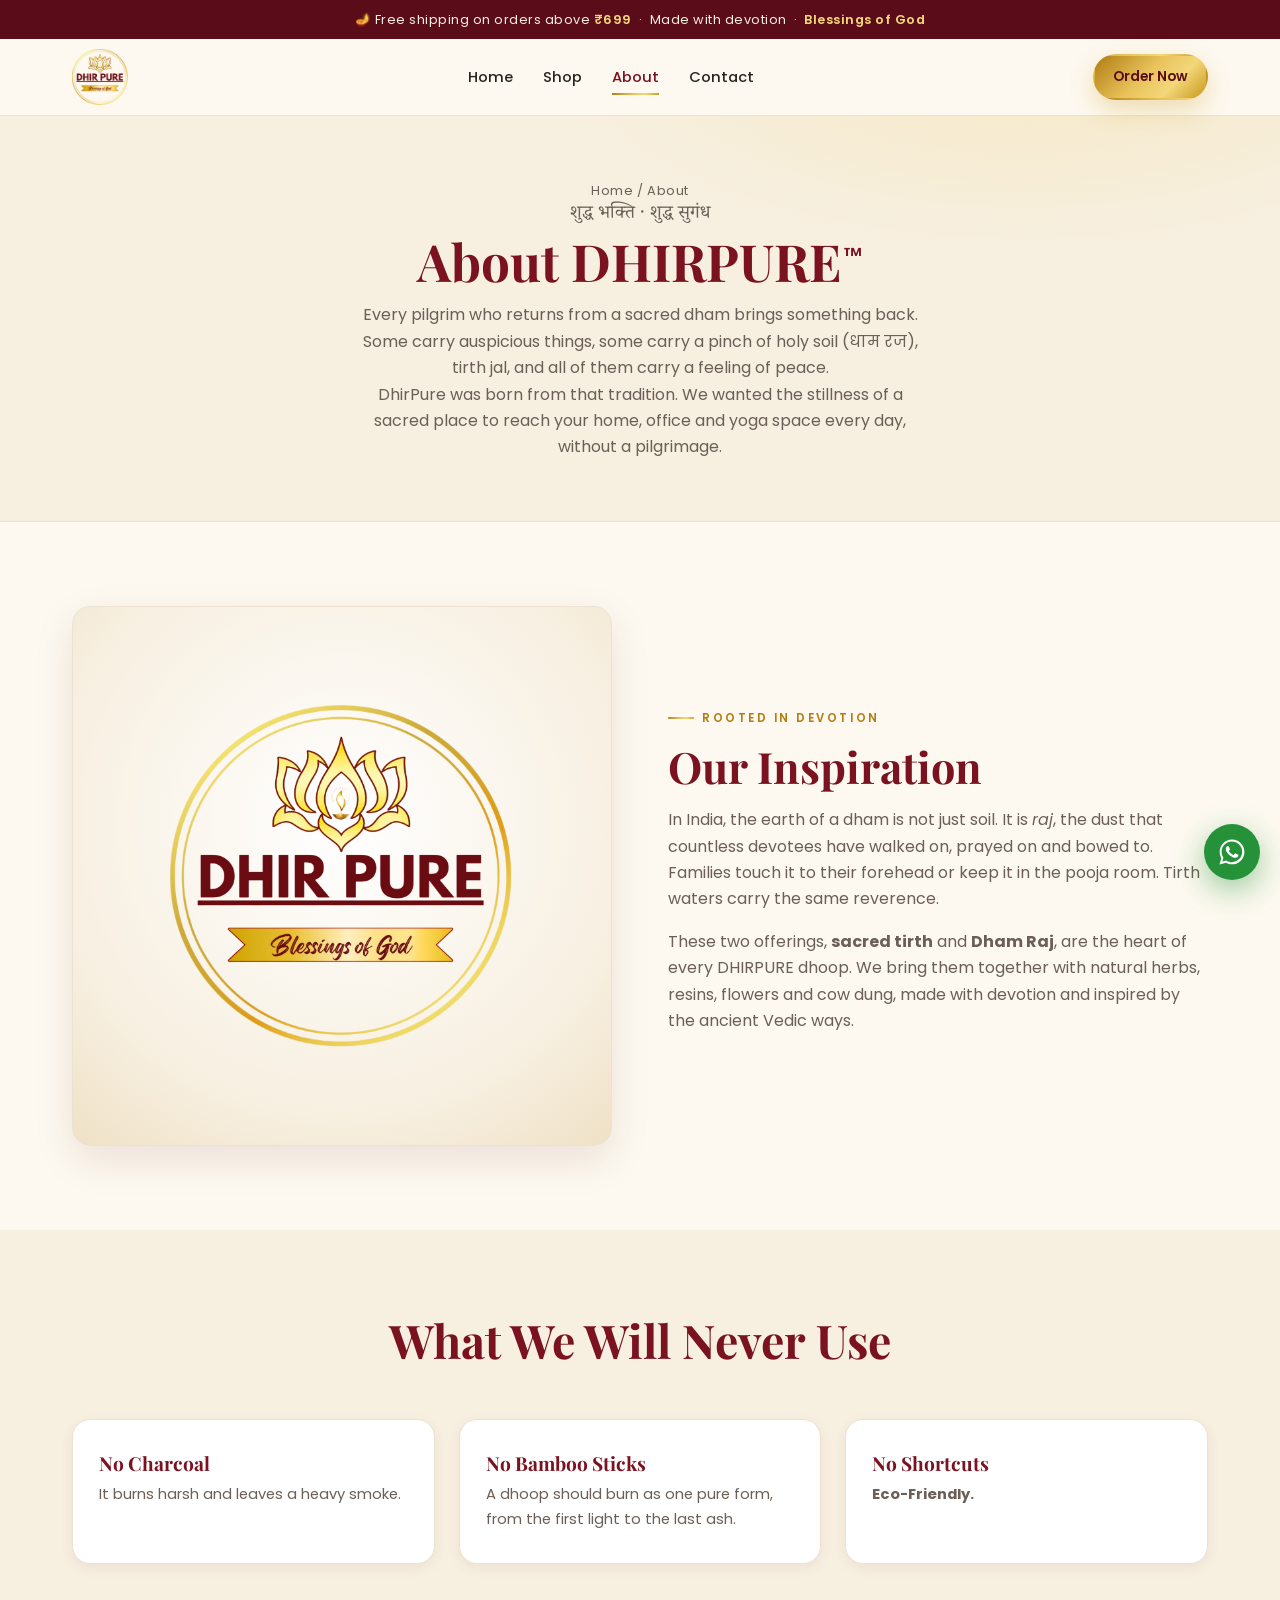
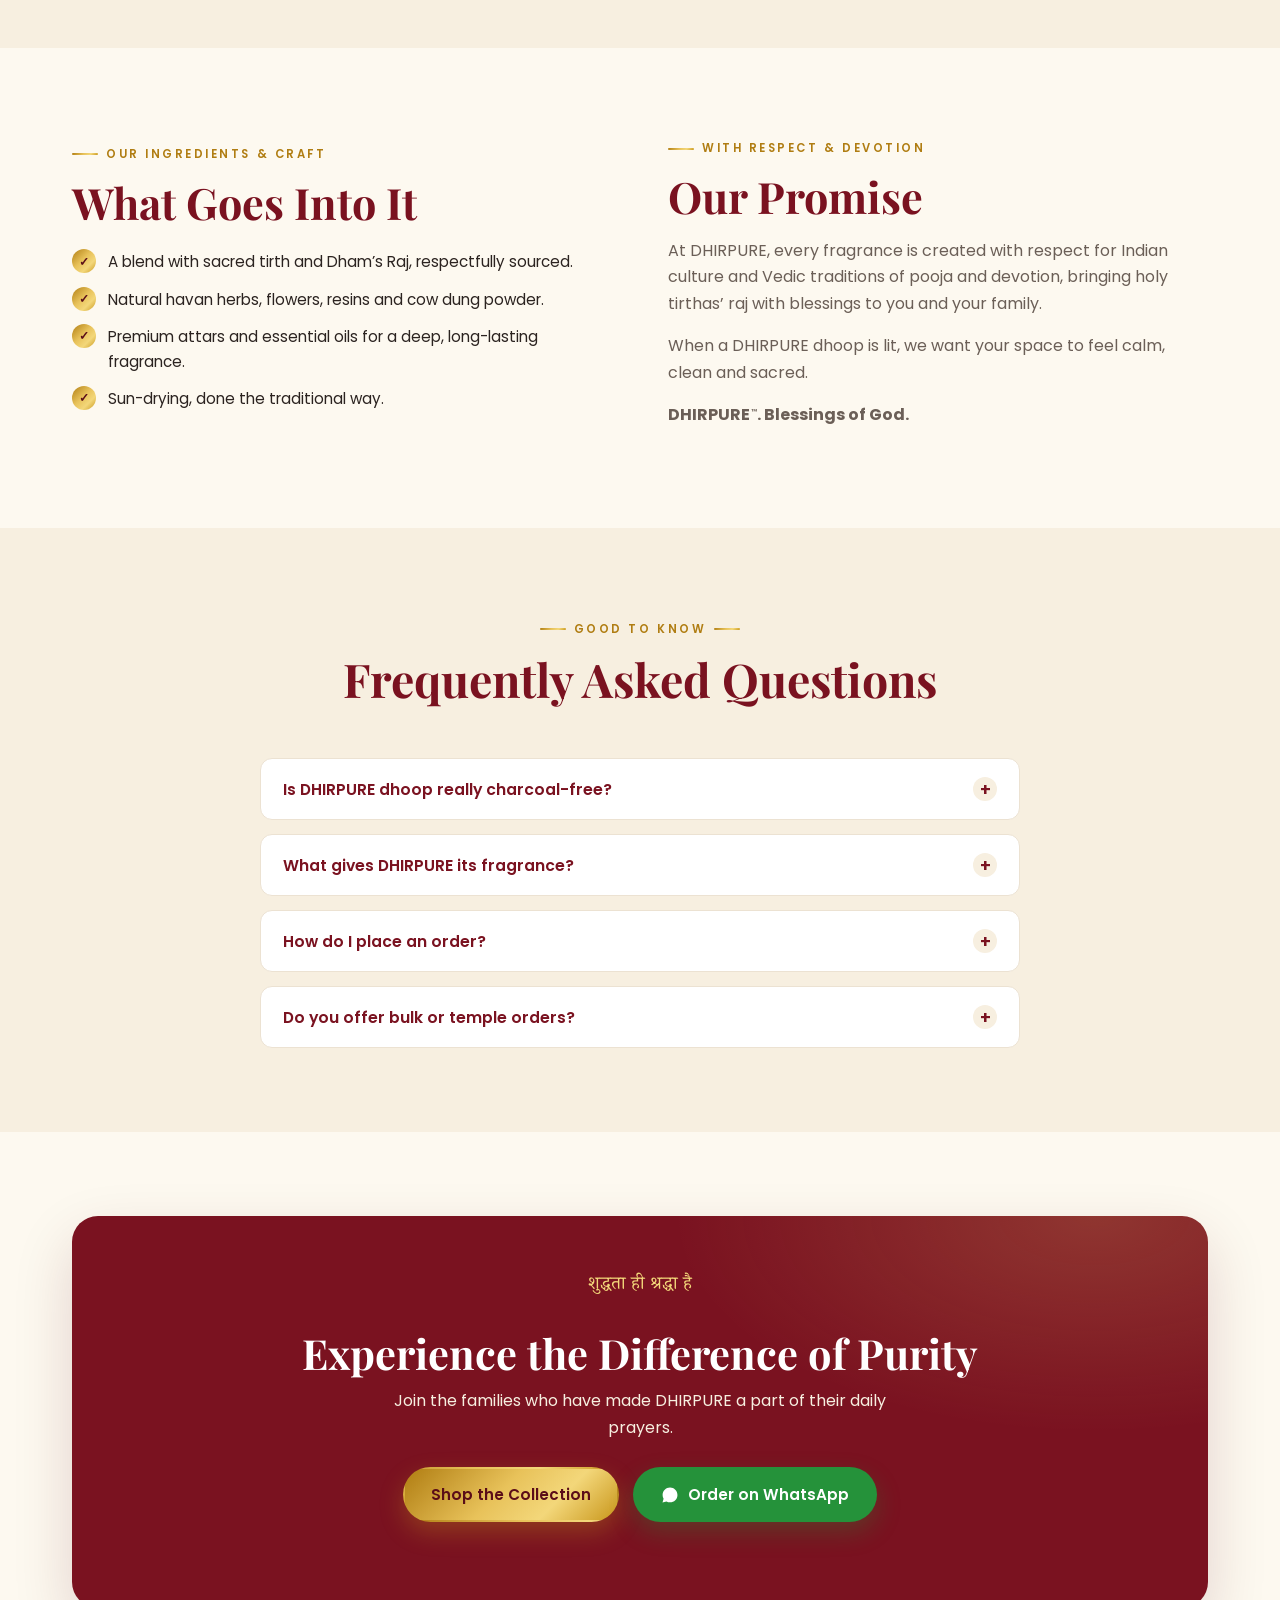
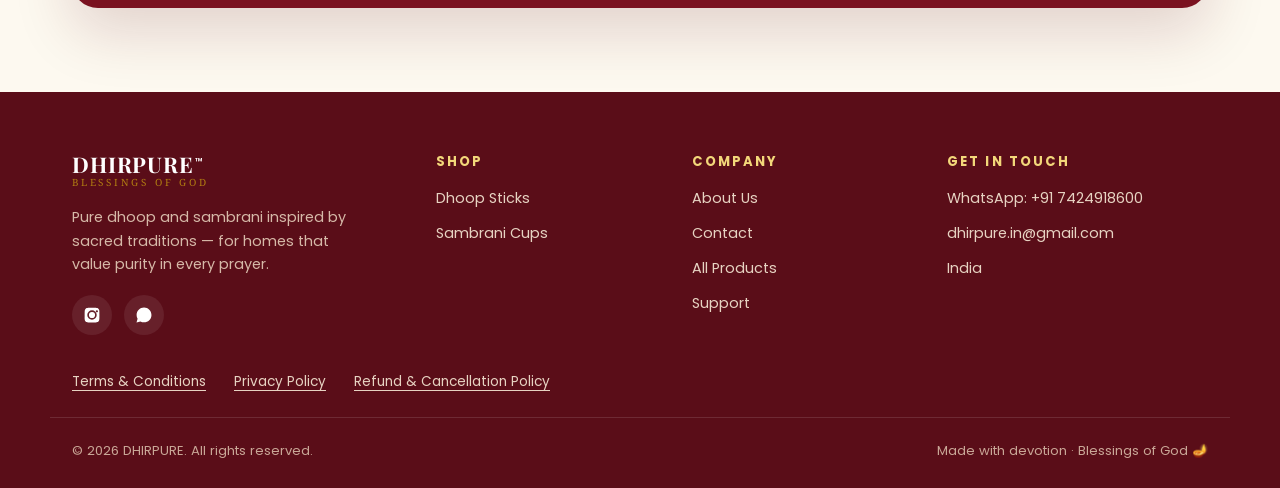
==== commit 55ab3fa8: "Link Instagram profile and remove Facebook icons from footers" ====
--- a/about.html
+++ b/about.html
@@ -156,8 +156,7 @@
         <div class="brand"><span class="brand-text"><b>DHIRPURE<sup class="trademark">™</sup></b><span>Blessings of God</span></span></div>
         <p>Pure dhoop and sambrani inspired by sacred traditions — for homes that value purity in every prayer.</p>
         <div class="socials">
-          <a href="#" aria-label="Instagram"><svg viewBox="0 0 24 24"><path d="M12 2.2c3.2 0 3.6 0 4.9.07 1.2.06 1.8.25 2.2.42.6.2 1 .5 1.4.9.4.4.7.8.9 1.4.17.4.36 1 .42 2.2.06 1.3.07 1.7.07 4.9s0 3.6-.07 4.9c-.06 1.2-.25 1.8-.42 2.2-.2.6-.5 1-.9 1.4-.4.4-.8.7-1.4.9-.4.17-1 .36-2.2.42-1.3.06-1.7.07-4.9.07s-3.6 0-4.9-.07c-1.2-.06-1.8-.25-2.2-.42-.6-.2-1-.5-1.4-.9-.4-.4-.7-.8-.9-1.4-.17-.4-.36-1-.42-2.2C2.2 15.6 2.2 15.2 2.2 12s0-3.6.07-4.9c.06-1.2.25-1.8.42-2.2.2-.6.5-1 .9-1.4.4-.4.8-.7 1.4-.9.4-.17 1-.36 2.2-.42C8.4 2.2 8.8 2.2 12 2.2zm0 3.5a6.3 6.3 0 1 0 0 12.6 6.3 6.3 0 0 0 0-12.6zm0 10.4a4.1 4.1 0 1 1 0-8.2 4.1 4.1 0 0 1 0 8.2zm6.5-10.6a1.5 1.5 0 1 0 0 3 1.5 1.5 0 0 0 0-3z"/></svg></a>
-          <a href="#" aria-label="Facebook"><svg viewBox="0 0 24 24"><path d="M13 22v-8h2.7l.4-3.2H13V8.7c0-.9.3-1.5 1.6-1.5h1.7V4.3c-.3 0-1.3-.1-2.4-.1-2.4 0-4 1.5-4 4.1v2.3H7.3V14H10v8h3z"/></svg></a>
+          <a href="https://www.instagram.com/dhirpure.in" target="_blank" rel="noopener noreferrer" aria-label="Instagram"><svg viewBox="0 0 24 24"><path d="M12 2.2c3.2 0 3.6 0 4.9.07 1.2.06 1.8.25 2.2.42.6.2 1 .5 1.4.9.4.4.7.8.9 1.4.17.4.36 1 .42 2.2.06 1.3.07 1.7.07 4.9s0 3.6-.07 4.9c-.06 1.2-.25 1.8-.42 2.2-.2.6-.5 1-.9 1.4-.4.4-.8.7-1.4.9-.4.17-1 .36-2.2.42-1.3.06-1.7.07-4.9.07s-3.6 0-4.9-.07c-1.2-.06-1.8-.25-2.2-.42-.6-.2-1-.5-1.4-.9-.4-.4-.7-.8-.9-1.4-.17-.4-.36-1-.42-2.2C2.2 15.6 2.2 15.2 2.2 12s0-3.6.07-4.9c.06-1.2.25-1.8.42-2.2.2-.6.5-1 .9-1.4.4-.4.8-.7 1.4-.9.4-.17 1-.36 2.2-.42C8.4 2.2 8.8 2.2 12 2.2zm0 3.5a6.3 6.3 0 1 0 0 12.6 6.3 6.3 0 0 0 0-12.6zm0 10.4a4.1 4.1 0 1 1 0-8.2 4.1 4.1 0 0 1 0 8.2zm6.5-10.6a1.5 1.5 0 1 0 0 3 1.5 1.5 0 0 0 0-3z"/></svg></a>
           <a data-wa="Namaste DHIRPURE 🙏" aria-label="WhatsApp"><svg viewBox="0 0 24 24"><path d="M12.04 2C6.58 2 2.13 6.45 2.13 11.91c0 1.75.46 3.45 1.32 4.95L2 22l5.25-1.38c1.45.79 3.08 1.21 4.79 1.21 5.46 0 9.91-4.45 9.91-9.91C21.95 6.45 17.5 2 12.04 2z"/></svg></a>
         </div>
       </div>
--- a/styles.css
+++ b/styles.css
@@ -442,3 +442,143 @@
 
 /* Trademark styling for prominent brand names and the header logo. */
 .trademark { font-family: var(--font-body); font-size: .45em; font-weight: 500; line-height: 0; vertical-align: super; margin-left: .12em; letter-spacing: 0; }
+
+/* Product gallery: selectors remain keyboard-accessible after category filtering. */
+.product-image-link { display: block; width: 100%; height: 100%; min-height: 0; overflow: hidden; }
+.product-image-options { display: flex; flex-wrap: wrap; gap: 8px; padding: 12px 18px 0; }
+.product-image-option { border: 1px solid var(--line); border-radius: 6px; padding: 7px 12px; font: inherit; font-size: .78rem; cursor: pointer; background: var(--cream); color: var(--maroon); }
+.product-image-option[aria-pressed="true"] { background: var(--maroon); color: #fff; border-color: var(--maroon); }
+.product-image-option:focus-visible, .product-image-link:focus-visible { outline: 2px solid var(--gold-deep); outline-offset: 3px; }
+/* Product detail layout, inspired by the supplied gallery-and-summary reference. */
+.product-detail { background: #fff; }
+.product-page { max-width: 1320px; padding-bottom: 72px; }
+.product-breadcrumb { display: flex; flex-wrap: wrap; gap: 10px; padding: 26px 0; font-size: .75rem; color: var(--ink-soft); }
+.product-breadcrumb a:hover { color: var(--maroon); }
+.product-layout { display: grid; grid-template-columns: minmax(0,1.12fr) minmax(0,1fr); gap: 56px; align-items: start; }
+.product-visual { min-width: 0; }
+.product-visual .product-gallery { display: grid; grid-template-columns: 78px minmax(0,1fr); gap: 16px; align-items: start; }
+.product-visual .card-media { grid-column: 2; grid-row: 1; aspect-ratio: 3/4; border-radius: 14px; background: #f5f2eb !important; }
+.product-visual .product-image-options { grid-column: 1; grid-row: 1; display: grid; padding: 0; gap: 12px; }
+.product-image-option img { display: none; }
+.product-visual .product-image-option { padding: 4px; border-radius: 9px; background: #faf8f3; color: var(--ink); font-size: .65rem; }
+.product-visual .product-image-option img { display: block; width: 100%; aspect-ratio: 3/4; object-fit: contain; border-radius: 5px; margin-bottom: 4px; }
+.product-visual .product-image-option[aria-pressed="true"] { border: 2px solid var(--maroon); background: #f6eeee; }
+.image-hint { margin: 12px 0 0 94px; color: var(--ink-soft); font-size: .7rem; text-align: center; }
+.product-kicker { text-transform: uppercase; font-size: .68rem; letter-spacing: .15em; color: var(--gold-deep); font-weight: 600; }
+.product-summary { padding: 16px 0 0; }
+.product-summary h1 { font-family: var(--font-body); font-size: clamp(1.8rem,3.1vw,2.6rem); font-weight: 600; letter-spacing: -.045em; line-height: 1.2; color: var(--ink); margin: 16px 0; }
+.product-scent { color: var(--ink-soft); font-size: .9rem; }
+.product-price-row { display: flex; align-items: center; gap: 14px; margin: 22px 0 2px; flex-wrap: wrap; }
+.product-price-row strong { font-size: 2rem; font-weight: 600; line-height: 1.3; }
+.product-price-row del { color: #827974; font-size: 1rem; }
+.product-saving { background: var(--maroon); color: #fff; border-radius: 4px; font-size: .7rem; padding: 4px 8px; }
+.tax-note { font-size: .7rem; color: var(--ink-soft); }
+.product-intro { color: var(--ink-soft); font-size: .92rem; line-height: 1.85; margin: 24px 0; }
+.product-pack-selector { border-top: 1px solid var(--line); padding-top: 22px; }
+.product-pack-selector h2, .product-order-form > label { display: block; font-family: var(--font-body); font-size: .8rem; color: var(--ink); font-weight: 600; margin-bottom: 12px; }
+.pack-options { display: flex; flex-wrap: wrap; gap: 10px; }
+.pack-option { display: inline-block; border: 1px solid var(--line); padding: 10px 16px; border-radius: 6px; font-size: .8rem; margin: 0; }
+.pack-option.selected { border-color: var(--maroon); background: #faf3f2; color: var(--maroon); }
+.product-order-form { margin-top: 24px; }
+.order-row { display: flex; gap: 12px; }
+.quantity-stepper { display: flex; border: 1px solid var(--line); border-radius: 8px; align-items: center; }
+.quantity-stepper button { background: none; border: 0; width: 32px; height: 48px; cursor: pointer; color: var(--ink); font-size: 1.1rem; }
+.quantity-stepper input { width: 42px; border: 0; text-align: center; font: inherit; font-size: .85rem; appearance: textfield; -moz-appearance: textfield; }
+.quantity-stepper input::-webkit-inner-spin-button { appearance: none; }
+.product-order-button { background: var(--maroon); color: #fff; border-radius: 8px; flex: 1; font-size: .88rem; padding: 14px; }
+.product-order-button:hover { background: var(--maroon-dark); }
+.order-total { font-size: .75rem; color: var(--ink-soft); margin-top: 10px; }
+.product-assurances { display: grid; grid-template-columns: repeat(3,minmax(0,1fr)); gap: 12px; border-top: 1px solid var(--line); padding: 24px 0 0; margin-top: 24px; }
+.product-assurances b { font-size: .68rem; font-weight: 600; display: block; }
+.product-assurances span, .product-assurances a { display: block; font-size: .64rem; color: var(--ink-soft); margin-top: 5px; }
+.product-information { margin-top: 70px; }
+.product-tabs { display: flex; overflow-x: auto; border-bottom: 1px solid var(--line); gap: 30px; }
+.product-tabs button { font: inherit; font-size: .8rem; background: none; border: 0; border-bottom: 2px solid transparent; padding: 15px 0; color: var(--ink-soft); white-space: nowrap; cursor: pointer; }
+.product-tabs button[aria-selected="true"] { color: var(--maroon); border-bottom-color: var(--maroon); }
+.product-information-layout { display: grid; grid-template-columns: 1.2fr 1fr; gap: 64px; margin-top: 30px; }
+.product-panels { font-size: .85rem; line-height: 1.9; color: var(--ink-soft); }
+.product-panels h2 { font-family: var(--font-body); color: var(--ink); font-size: 1.15rem; font-weight: 500; margin-bottom: 16px; }
+.product-panels h3 { font-family: var(--font-body); font-size: .95rem; color: var(--ink); margin: 22px 0 12px; }
+.product-panels p { margin-bottom: 16px; }
+.product-panels a { color: var(--maroon); text-decoration: underline; }
+.product-specs { margin-top: 24px; }
+.product-specs > div { display: grid; grid-template-columns: 120px minmax(0,1fr); border-bottom: 1px solid var(--line); padding: 10px 0; gap: 16px; }
+.product-specs dt { font-weight: 500; color: var(--ink); }
+.product-specs dd { margin: 0; }
+.product-story { background: #f7f2e7; border-radius: 14px; padding: 40px; display: flex; flex-direction: column; justify-content: center; }
+.product-story h2 { font-size: clamp(1.8rem,3vw,2.5rem); margin: 18px 0; font-weight: 500; line-height: 1.25; }
+.product-story p { font-size: .85rem; color: var(--ink-soft); max-width: 330px; }
+.product-story a { font-size: .8rem; color: var(--maroon); margin-top: 22px; }
+.related-products { margin-top: 72px; }
+.related-heading { display: flex; justify-content: space-between; align-items: center; gap: 16px; margin-bottom: 24px; }
+.related-heading h2 { font-family: var(--font-body); color: var(--ink); font-size: 1.4rem; font-weight: 500; letter-spacing: -.03em; }
+.related-heading a { font-size: .75rem; }
+.related-products .product-grid { grid-template-columns: repeat(4,minmax(0,1fr)); gap: 18px; }
+.related-products .card .desc, .related-products .card .btn-wa, .related-products .product-image-options { display: none; }
+.product-view-link { color: var(--maroon); font-size: .8rem; font-weight: 500; margin: 10px 0 0; display: flex; justify-content: space-between; }
+.product-grid .card { box-shadow: none; border-radius: 12px; }
+.product-grid .card:hover { transform: translateY(-3px); }
+.product-grid .card h3 { font-family: var(--font-body); font-size: .95rem; font-weight: 500; line-height: 1.5; }
+.product-grid .price { font-family: var(--font-body); font-weight: 600; }
+.product-not-found { padding: 100px 0; text-align: center; }
+.product-not-found p { margin: 24px 0; }
+.product-page button:focus-visible, .product-page a:focus-visible, .product-page input:focus-visible { outline: 2px solid var(--gold-deep); outline-offset: 4px; }
+@media (max-width: 1000px) {
+ .product-layout { gap: 28px; }
+ .product-visual .product-gallery { grid-template-columns: 1fr; }
+ .product-visual .card-media { grid-column: 1; grid-row: 1; }
+ .product-visual .product-image-options { grid-column: 1; grid-row: 2; display: flex; }
+ .product-visual .product-image-option { width: 65px; }
+ .image-hint { margin-left: 0; }
+ .product-information-layout { gap: 30px; }
+ .related-products .product-grid { grid-template-columns: repeat(2,minmax(0,1fr)); }
+}
+@media (max-width: 720px) {
+ .product-layout, .product-information-layout { grid-template-columns: 1fr; }
+ .product-summary { padding-top: 0; }
+ .product-visual .card-media { aspect-ratio: 1; }
+ .product-summary h1 { font-size: 1.9rem; }
+ .product-information { margin-top: 44px; }
+ .product-tabs { gap: 22px; }
+ .product-story { padding: 28px; }
+ .product-assurances { gap: 10px; }
+ .related-products { margin-top: 44px; }
+ .related-heading { align-items: start; }
+ .related-heading h2 { font-size: 1.2rem; }
+ .related-products .card-body { padding: 12px; }
+ .related-products .card .fragrance { font-size: .58rem; letter-spacing: .05em; }
+ .related-products .card h3 { font-size: .8rem; }
+ .related-products .product-pack { font-size: .7rem; }
+ .order-row { flex-wrap: wrap; }
+ .product-order-button { min-width: 170px; }
+}
+/* Ensure the collapsed mobile menu is fully hidden above the header. */
+@media (max-width: 720px) {
+ .nav-links { visibility: hidden; pointer-events: none; }
+ .nav-links.open { visibility: visible; pointer-events: auto; }
+}
+
+.card-media > a.product-image-link { display: grid; place-items: center; }
+/* Responsive image frames: size images from the frame, never intrinsic file dimensions. */
+.hero-grid > *, .product-grid > *, .product-layout > * { min-width: 0; }
+.hero-art { width: 100%; min-width: 0; }
+.hero-medallion { width: min(420px, 100%); max-width: 100%; min-width: 0; }
+.hero-badge.b1 { left: 0; }
+.hero-badge.b2 { right: 0; }
+.card-media { width: 100%; min-width: 0; min-height: 0; }
+.card-media > .product-image-link { position: absolute; inset: 0; width: 100%; height: 100%; }
+.card-media .product-gallery-image { display: block; width: 100%; height: 100%; min-width: 0; min-height: 0; max-width: 100%; max-height: 100%; object-fit: contain; object-position: center; }
+.product-grid .card-media { aspect-ratio: 3 / 4; }
+.product-visual .card-media { aspect-ratio: 3 / 4; }
+@media (max-width: 980px) {
+ .hero-grid { grid-template-columns: minmax(0, 1fr); padding: 46px 22px 54px; }
+ .hero-medallion { width: min(360px, 85vw); }
+}
+@media (max-width: 540px) {
+ .hero-grid { gap: 28px; padding: 36px 20px 44px; }
+ .hero-medallion { width: min(280px, 78vw); }
+ .hero-copy h1 { font-size: clamp(2rem, 8vw, 2.65rem); }
+ .product-grid .card-media { aspect-ratio: 1 / 1; }
+ .product-visual .card-media { aspect-ratio: 3 / 4; max-height: 65svh; }
+ .hero-stats { gap: 20px; }
+}
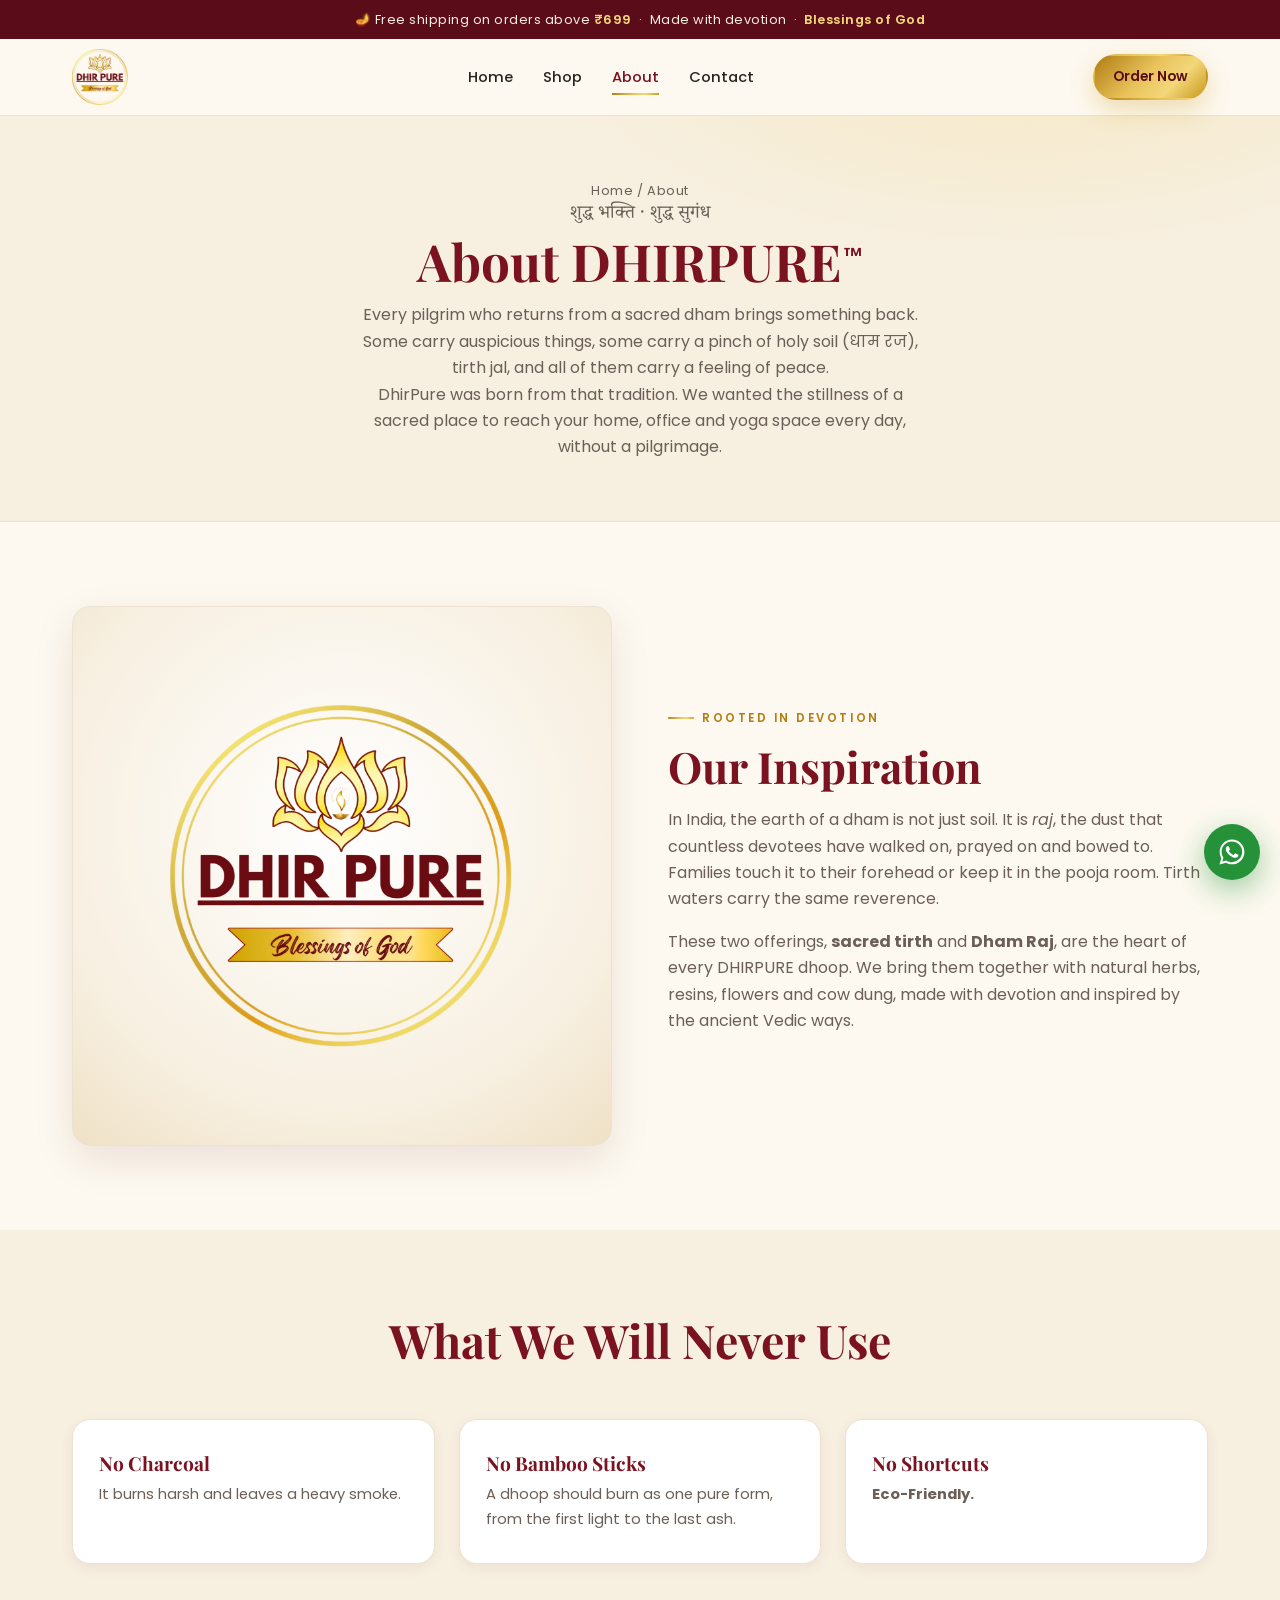
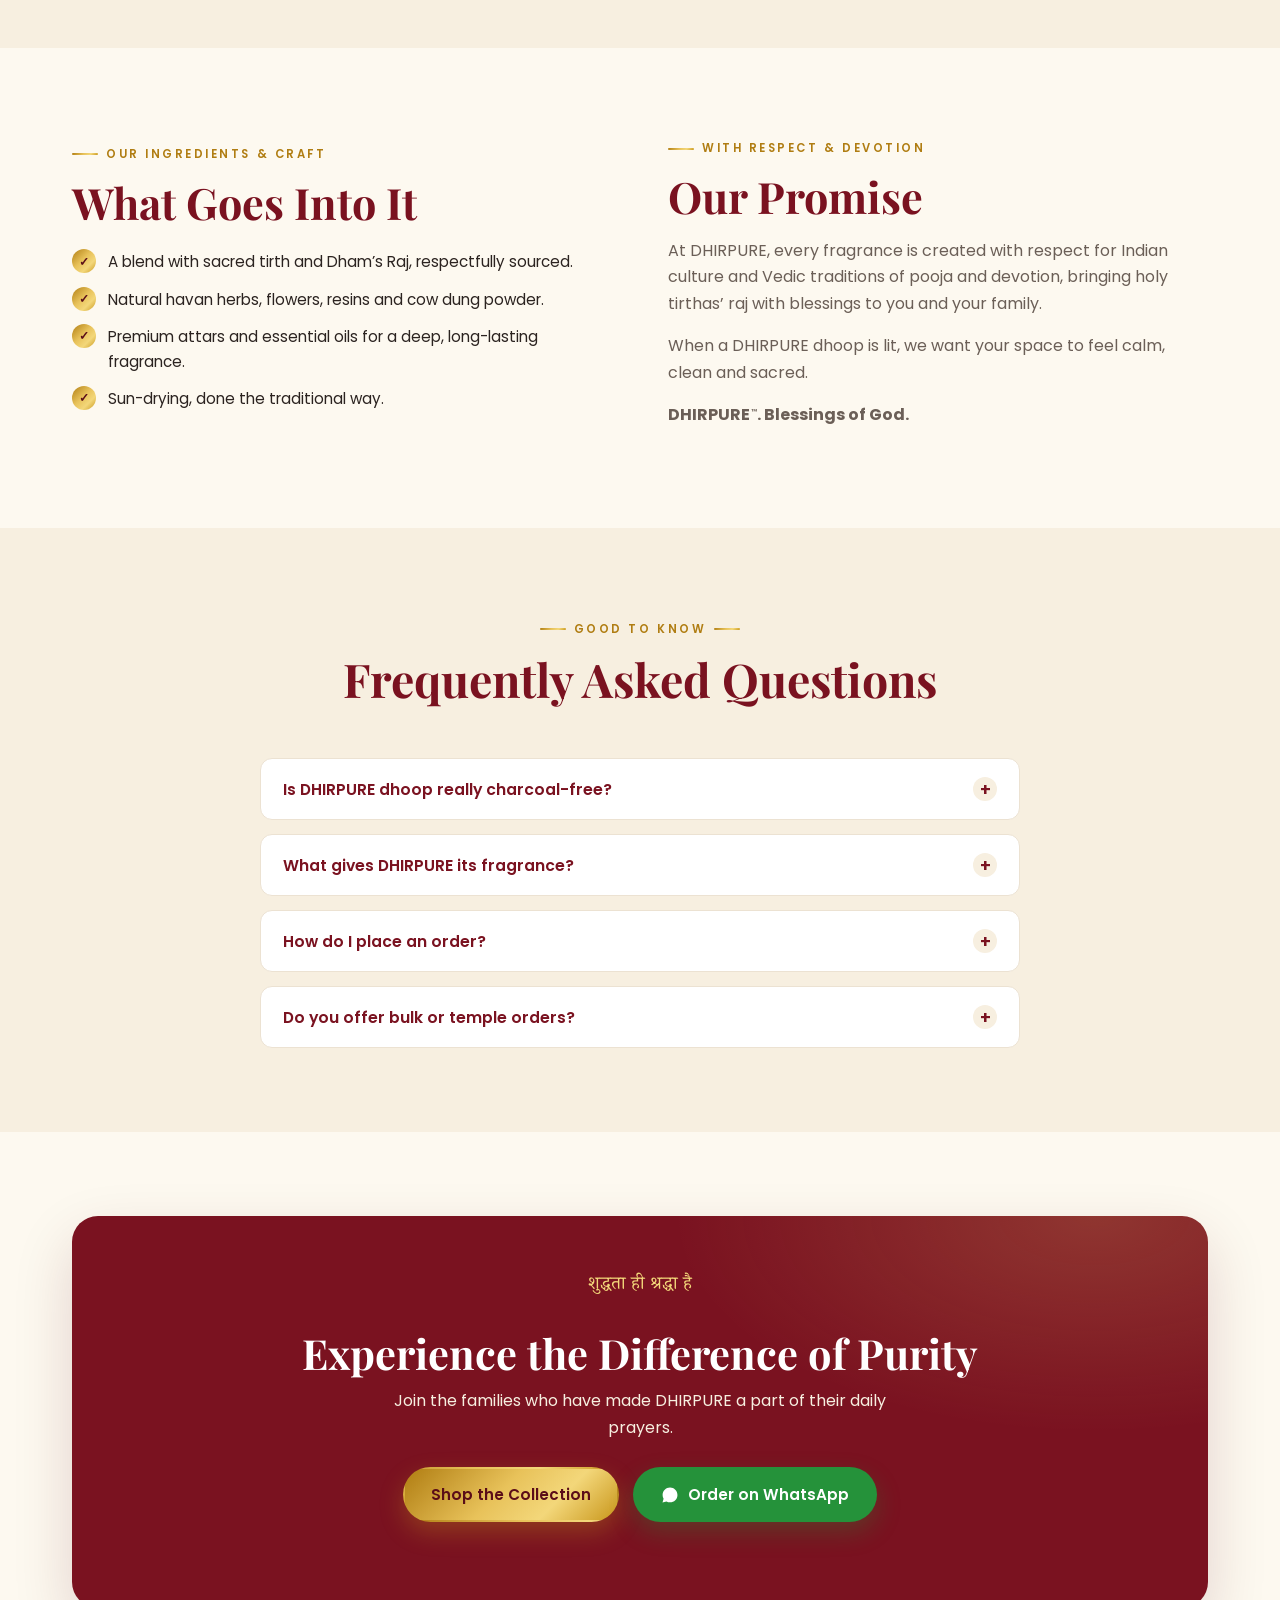
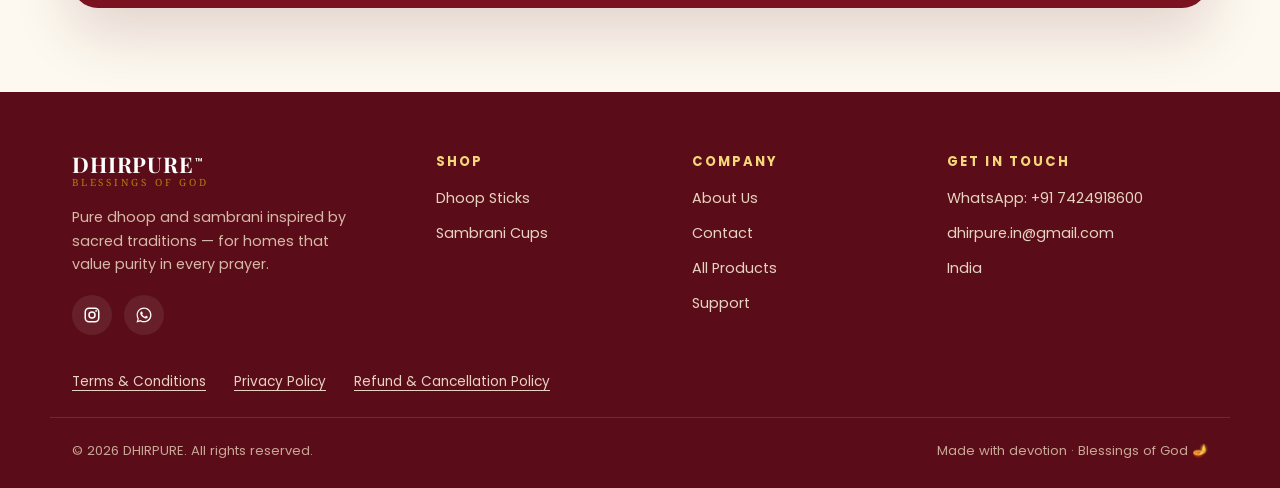
==== commit 0de46e9b: "Use recognizable Instagram and WhatsApp logos in all footers" ====
--- a/about.html
+++ b/about.html
@@ -156,8 +156,8 @@
         <div class="brand"><span class="brand-text"><b>DHIRPURE<sup class="trademark">™</sup></b><span>Blessings of God</span></span></div>
         <p>Pure dhoop and sambrani inspired by sacred traditions — for homes that value purity in every prayer.</p>
         <div class="socials">
-          <a href="https://www.instagram.com/dhirpure.in" target="_blank" rel="noopener noreferrer" aria-label="Instagram"><svg viewBox="0 0 24 24"><path d="M12 2.2c3.2 0 3.6 0 4.9.07 1.2.06 1.8.25 2.2.42.6.2 1 .5 1.4.9.4.4.7.8.9 1.4.17.4.36 1 .42 2.2.06 1.3.07 1.7.07 4.9s0 3.6-.07 4.9c-.06 1.2-.25 1.8-.42 2.2-.2.6-.5 1-.9 1.4-.4.4-.8.7-1.4.9-.4.17-1 .36-2.2.42-1.3.06-1.7.07-4.9.07s-3.6 0-4.9-.07c-1.2-.06-1.8-.25-2.2-.42-.6-.2-1-.5-1.4-.9-.4-.4-.7-.8-.9-1.4-.17-.4-.36-1-.42-2.2C2.2 15.6 2.2 15.2 2.2 12s0-3.6.07-4.9c.06-1.2.25-1.8.42-2.2.2-.6.5-1 .9-1.4.4-.4.8-.7 1.4-.9.4-.17 1-.36 2.2-.42C8.4 2.2 8.8 2.2 12 2.2zm0 3.5a6.3 6.3 0 1 0 0 12.6 6.3 6.3 0 0 0 0-12.6zm0 10.4a4.1 4.1 0 1 1 0-8.2 4.1 4.1 0 0 1 0 8.2zm6.5-10.6a1.5 1.5 0 1 0 0 3 1.5 1.5 0 0 0 0-3z"/></svg></a>
-          <a data-wa="Namaste DHIRPURE 🙏" aria-label="WhatsApp"><svg viewBox="0 0 24 24"><path d="M12.04 2C6.58 2 2.13 6.45 2.13 11.91c0 1.75.46 3.45 1.32 4.95L2 22l5.25-1.38c1.45.79 3.08 1.21 4.79 1.21 5.46 0 9.91-4.45 9.91-9.91C21.95 6.45 17.5 2 12.04 2z"/></svg></a>
+          <a href="https://www.instagram.com/dhirpure.in" target="_blank" rel="noopener noreferrer" aria-label="Instagram"><svg viewBox="0 0 24 24" aria-hidden="true"><rect x="3" y="3" width="18" height="18" rx="5" fill="none" stroke="currentColor" stroke-width="2"/><circle cx="12" cy="12" r="4" fill="none" stroke="currentColor" stroke-width="2"/><circle cx="17.5" cy="6.5" r="1.2" fill="currentColor"/></svg></a>
+          <a data-wa="Namaste DHIRPURE 🙏" aria-label="WhatsApp"><svg viewBox="0 0 24 24" aria-hidden="true"><path d="M12.04 2C6.58 2 2.13 6.45 2.13 11.91c0 1.75.46 3.45 1.32 4.95L2 22l5.25-1.38c1.45.79 3.08 1.21 4.79 1.21 5.46 0 9.91-4.45 9.91-9.91C21.95 6.45 17.5 2 12.04 2zm0 18.13c-1.52 0-3.01-.41-4.3-1.18l-.31-.18-3.12.82.83-3.04-.2-.31a8.2 8.2 0 0 1-1.26-4.36c0-4.54 3.7-8.23 8.25-8.23 2.2 0 4.27.86 5.82 2.42a8.18 8.18 0 0 1 2.41 5.82c0 4.54-3.7 8.24-8.24 8.24zm4.52-6.16c-.25-.12-1.47-.72-1.69-.81-.23-.08-.39-.12-.56.12-.16.25-.64.81-.78.97-.14.17-.29.19-.54.06-.25-.12-1.05-.39-1.99-1.23-.74-.66-1.23-1.47-1.38-1.72-.14-.25-.02-.38.11-.5.11-.11.25-.29.37-.43.12-.14.16-.25.25-.41.08-.17.04-.31-.02-.43-.06-.12-.56-1.34-.76-1.84-.2-.48-.41-.42-.56-.43h-.48c-.17 0-.43.06-.66.31-.23.25-.86.85-.86 2.07 0 1.22.89 2.4 1.01 2.57.12.17 1.75 2.67 4.23 3.74.59.26 1.05.41 1.41.52.59.19 1.13.16 1.56.1.48-.07 1.47-.6 1.68-1.18.21-.58.21-1.07.14-1.18-.06-.1-.22-.16-.47-.28z"/></svg></a>
         </div>
       </div>
       <div>
--- a/styles.css
+++ b/styles.css
@@ -582,3 +582,5 @@
  .product-visual .card-media { aspect-ratio: 3 / 4; max-height: 65svh; }
  .hero-stats { gap: 20px; }
 }
+/* Social icons inherit the footer button foreground for consistent contrast. */
+.socials a { color: #fff; }
